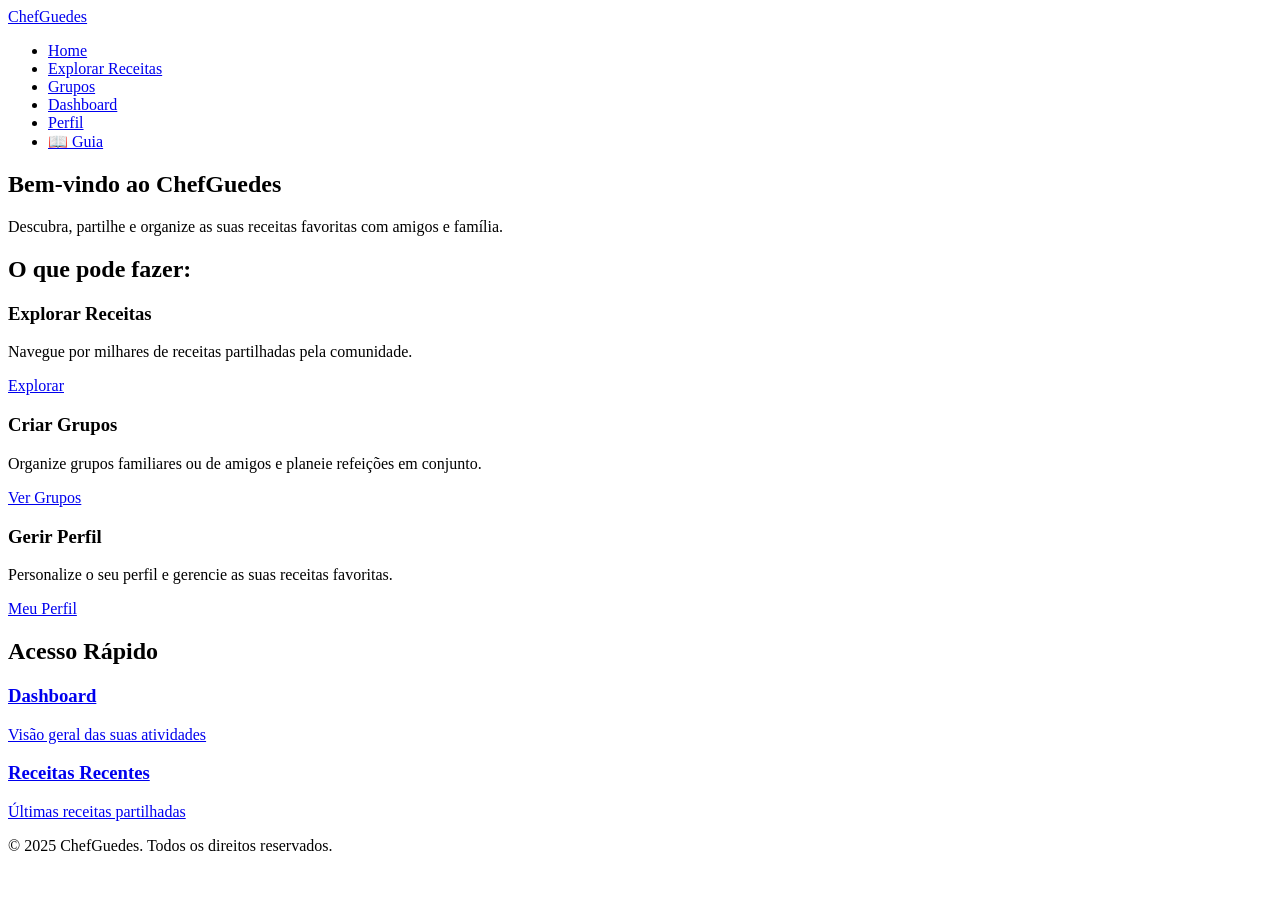
==== index.html @ ea69aa58 "..... ...." ====
<!DOCTYPE html>
<html lang="pt">
<head>
    <meta charset="UTF-8">
    <meta name="viewport" content="width=device-width, initial-scale=1.0">
    <title>ChefGuedes - Home</title>
    <link rel="stylesheet" href="css/styles.css">
</head>
<body>
    <nav class="navbar">
        <div class="nav-container">
            <div class="nav-brand">
                <a href="index.html">ChefGuedes</a>
            </div>
            <ul class="nav-menu">
                <li><a href="index.html" class="active">Home</a></li>
                <li><a href="pages/explorar-receitas.html">Explorar Receitas</a></li>
                <li><a href="pages/grupos.html">Grupos</a></li>
                <li><a href="pages/dashboard.html">Dashboard</a></li>
                <li><a href="pages/perfil.html">Perfil</a></li>
                <li><a href="guia.html">📖 Guia</a></li>
            </ul>
        </div>
    </nav>

    <main class="container">
        <section class="hero">
            <h1>Bem-vindo ao ChefGuedes</h1>
            <p>Descubra, partilhe e organize as suas receitas favoritas com amigos e família.</p>
        </section>

        <section class="features">
            <h2>O que pode fazer:</h2>
            <div class="features-grid">
                <div class="feature-card">
                    <h3>Explorar Receitas</h3>
                    <p>Navegue por milhares de receitas partilhadas pela comunidade.</p>
                    <a href="pages/explorar-receitas.html" class="btn">Explorar</a>
                </div>
                <div class="feature-card">
                    <h3>Criar Grupos</h3>
                    <p>Organize grupos familiares ou de amigos e planeie refeições em conjunto.</p>
                    <a href="pages/grupos.html" class="btn">Ver Grupos</a>
                </div>
                <div class="feature-card">
                    <h3>Gerir Perfil</h3>
                    <p>Personalize o seu perfil e gerencie as suas receitas favoritas.</p>
                    <a href="pages/perfil.html" class="btn">Meu Perfil</a>
                </div>
            </div>
        </section>

        <section class="quick-access">
            <h2>Acesso Rápido</h2>
            <div class="quick-links">
                <a href="pages/dashboard.html" class="quick-link-card">
                    <h3>Dashboard</h3>
                    <p>Visão geral das suas atividades</p>
                </a>
                <a href="pages/explorar-receitas.html" class="quick-link-card">
                    <h3>Receitas Recentes</h3>
                    <p>Últimas receitas partilhadas</p>
                </a>
            </div>
        </section>
    </main>

    <footer class="footer">
        <p>&copy; 2025 ChefGuedes. Todos os direitos reservados.</p>
    </footer>

    <script src="js/main.js"></script>
</body>
</html>
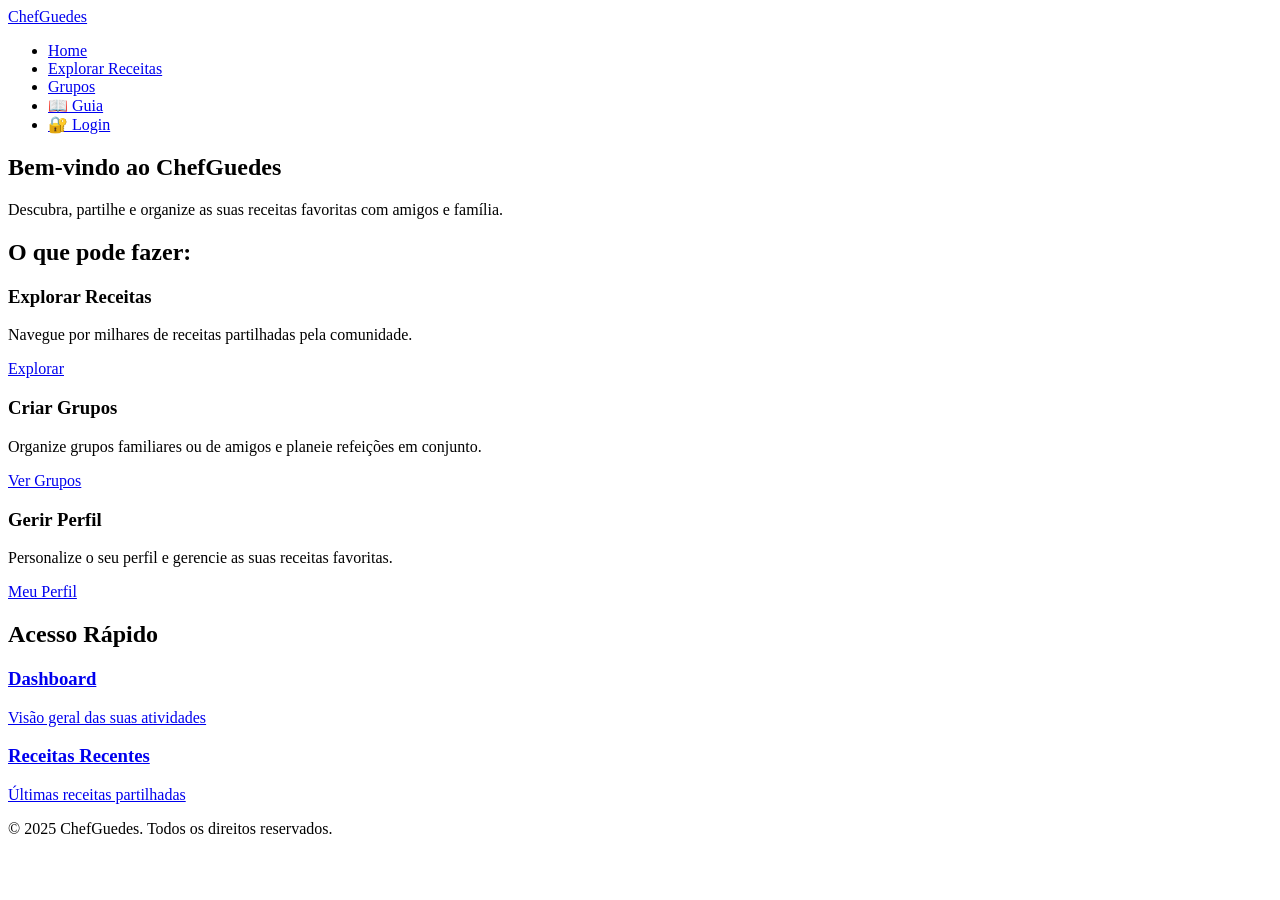
==== commit 6086f176: ".... ...." ====
--- a/index.html
+++ b/index.html
@@ -16,9 +16,8 @@
                 <li><a href="index.html" class="active">Home</a></li>
                 <li><a href="pages/explorar-receitas.html">Explorar Receitas</a></li>
                 <li><a href="pages/grupos.html">Grupos</a></li>
-                <li><a href="pages/dashboard.html">Dashboard</a></li>
-                <li><a href="pages/perfil.html">Perfil</a></li>
                 <li><a href="guia.html">📖 Guia</a></li>
+                <li id="authMenuItems"><a href="login.html">🔐 Login</a></li>
             </ul>
         </div>
     </nav>
@@ -70,5 +69,6 @@
     </footer>
 
     <script src="js/main.js"></script>
+    <script src="js/auth.js"></script>
 </body>
 </html>
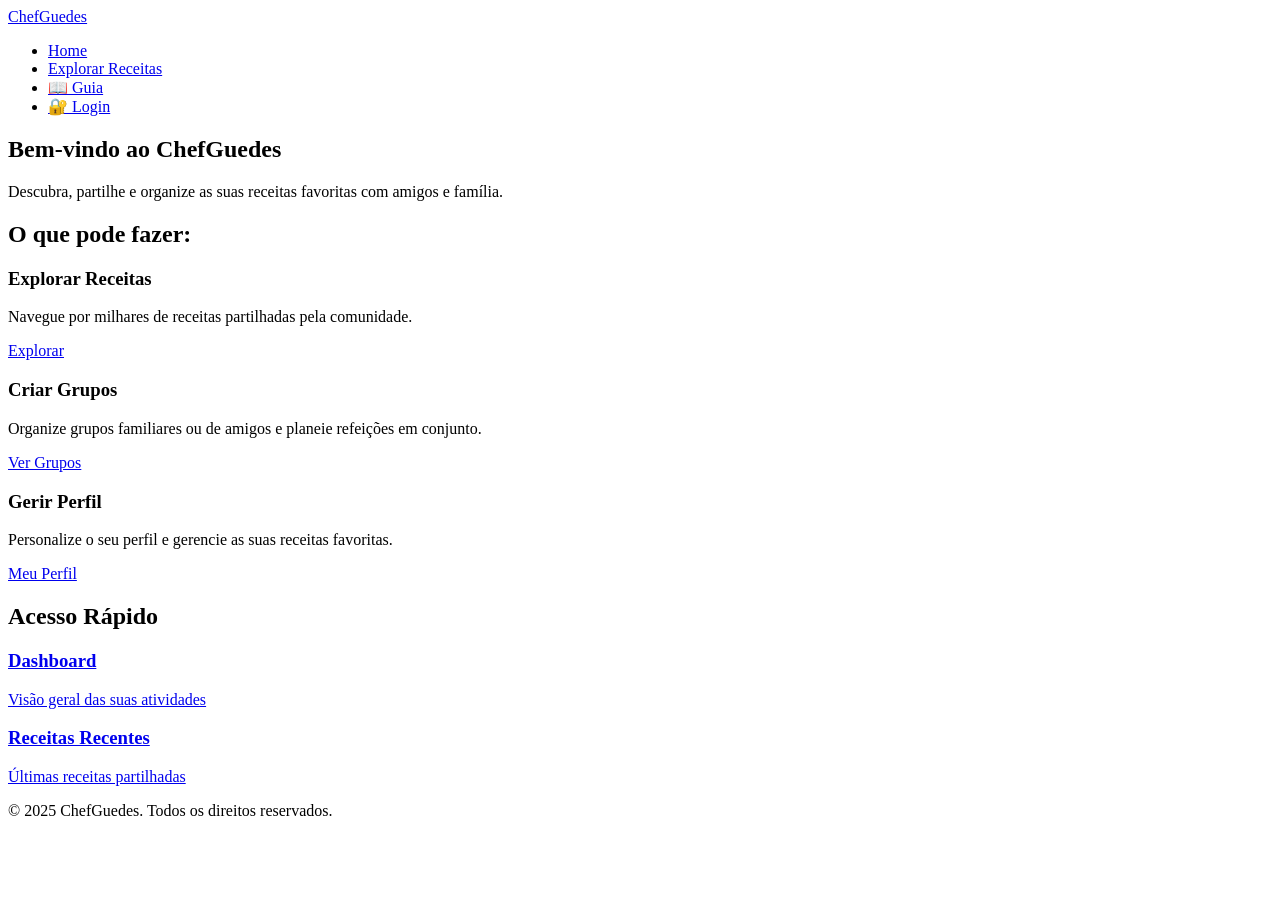
==== commit e86ba06e: "...... ......" ====
--- a/index.html
+++ b/index.html
@@ -15,7 +15,6 @@
             <ul class="nav-menu">
                 <li><a href="index.html" class="active">Home</a></li>
                 <li><a href="pages/explorar-receitas.html">Explorar Receitas</a></li>
-                <li><a href="pages/grupos.html">Grupos</a></li>
                 <li><a href="guia.html">📖 Guia</a></li>
                 <li id="authMenuItems"><a href="login.html">🔐 Login</a></li>
             </ul>
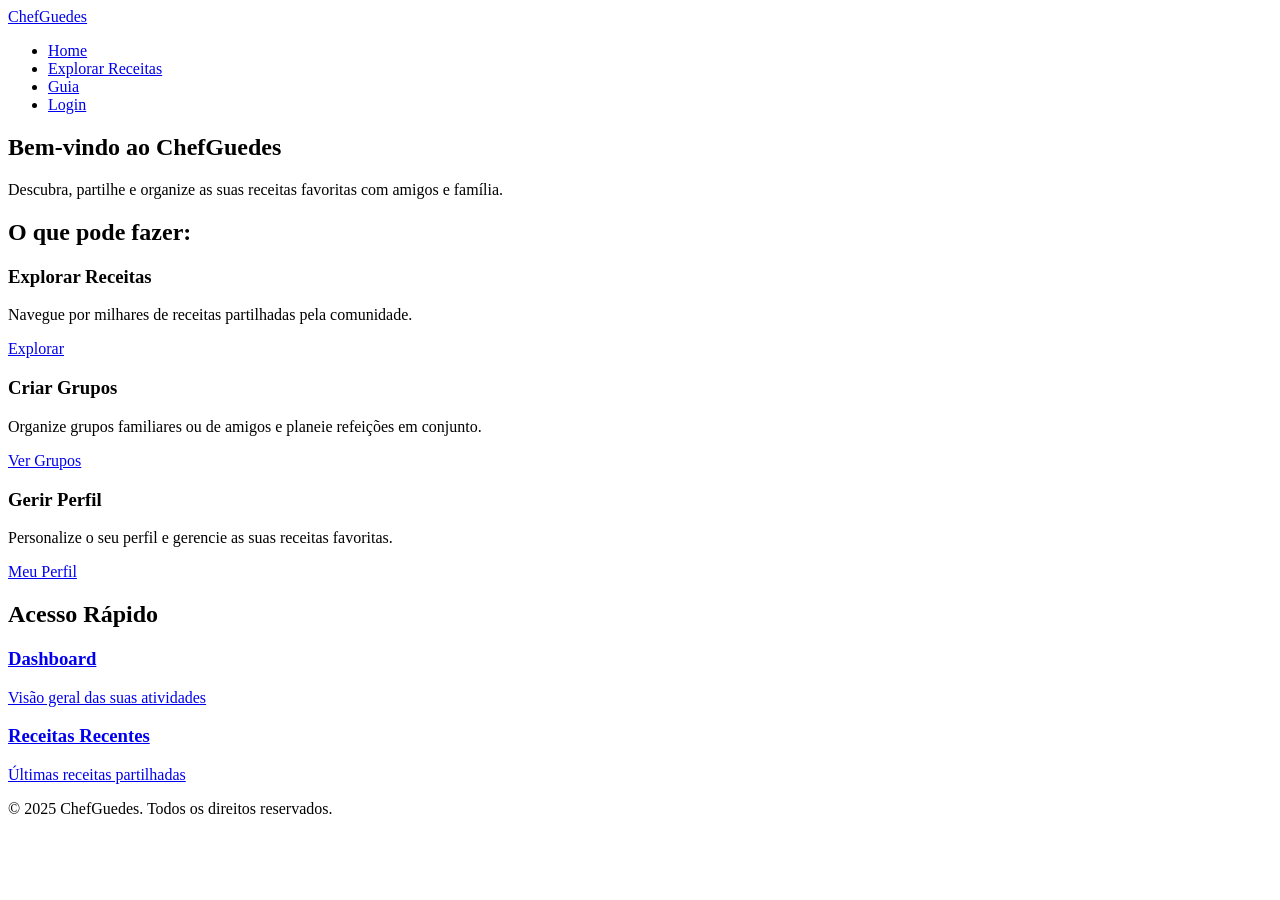
==== commit 7f2ee7e4: "...... ......" ====
--- a/index.html
+++ b/index.html
@@ -15,8 +15,8 @@
             <ul class="nav-menu">
                 <li><a href="index.html" class="active">Home</a></li>
                 <li><a href="pages/explorar-receitas.html">Explorar Receitas</a></li>
-                <li><a href="guia.html">📖 Guia</a></li>
-                <li id="authMenuItems"><a href="login.html">🔐 Login</a></li>
+                <li><a href="guia.html">Guia</a></li>
+                <li id="authMenuItems"><a href="login.html">Login</a></li>
             </ul>
         </div>
     </nav>
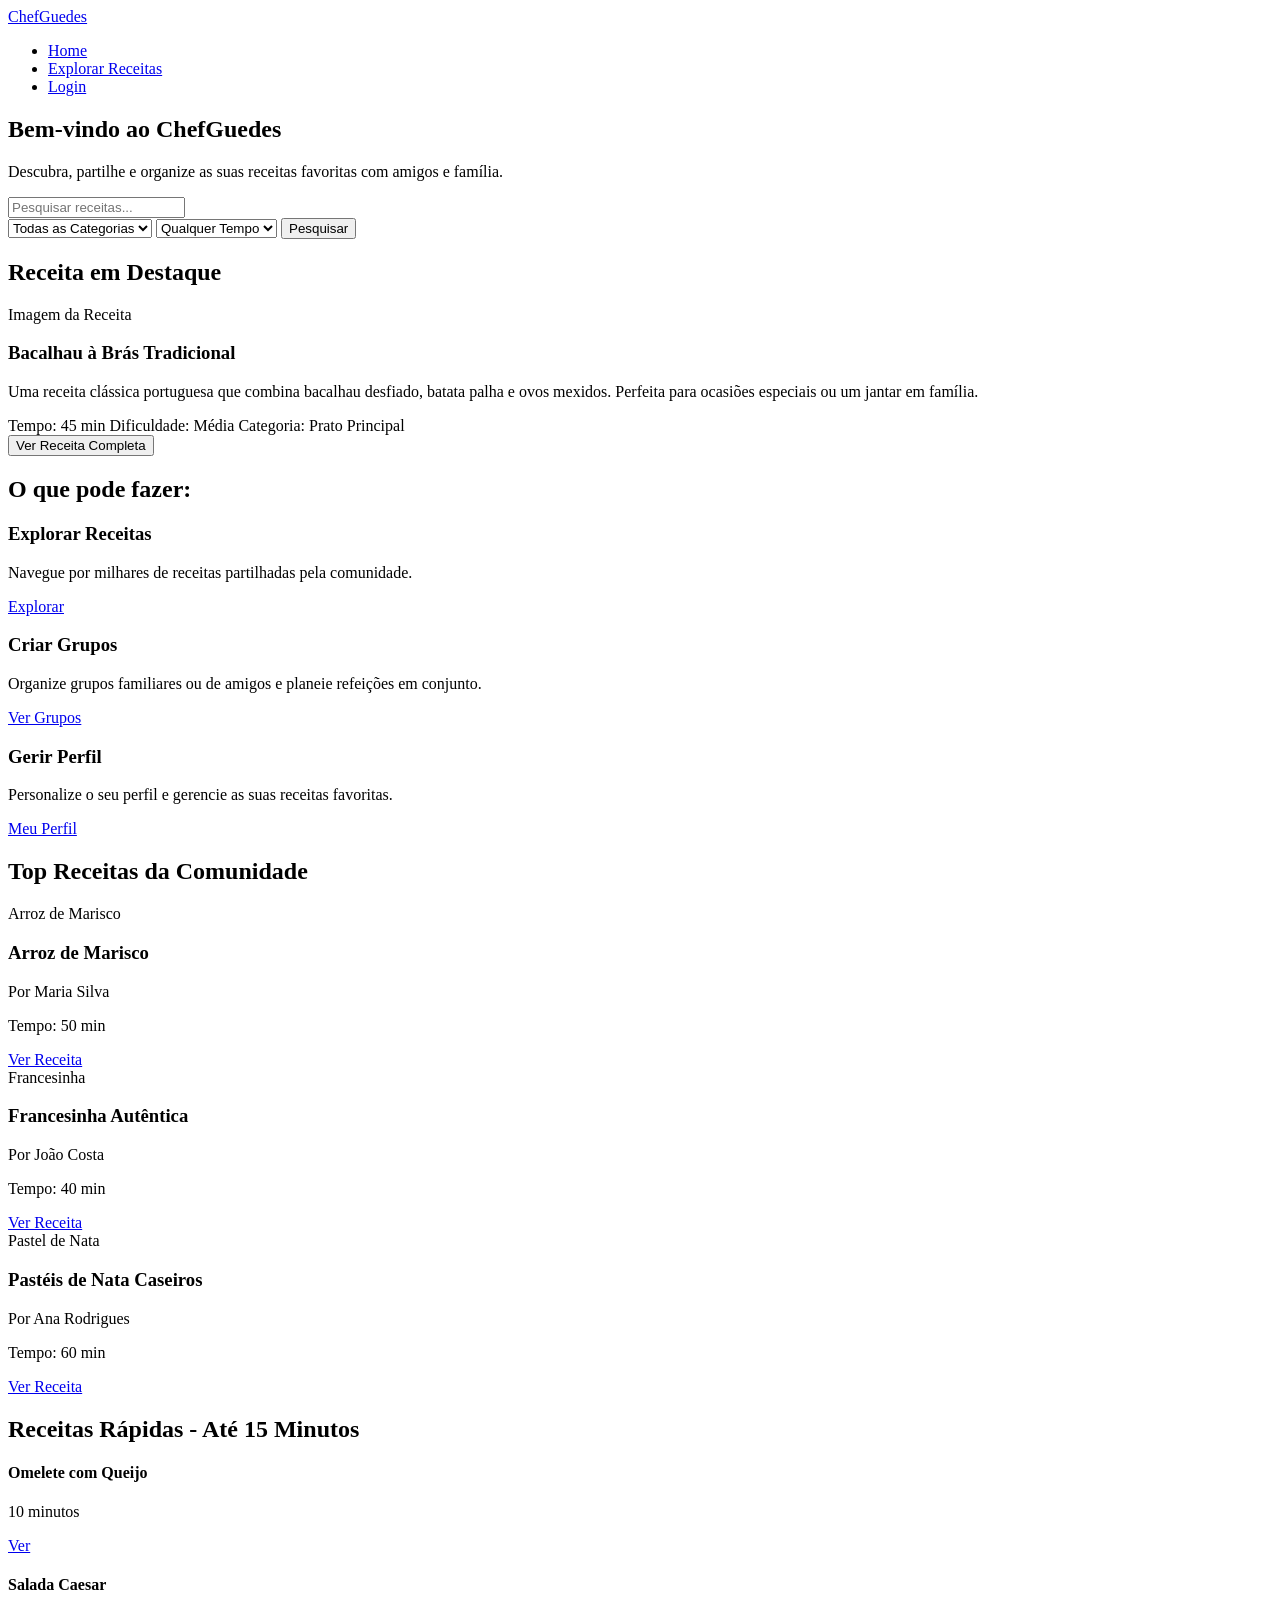
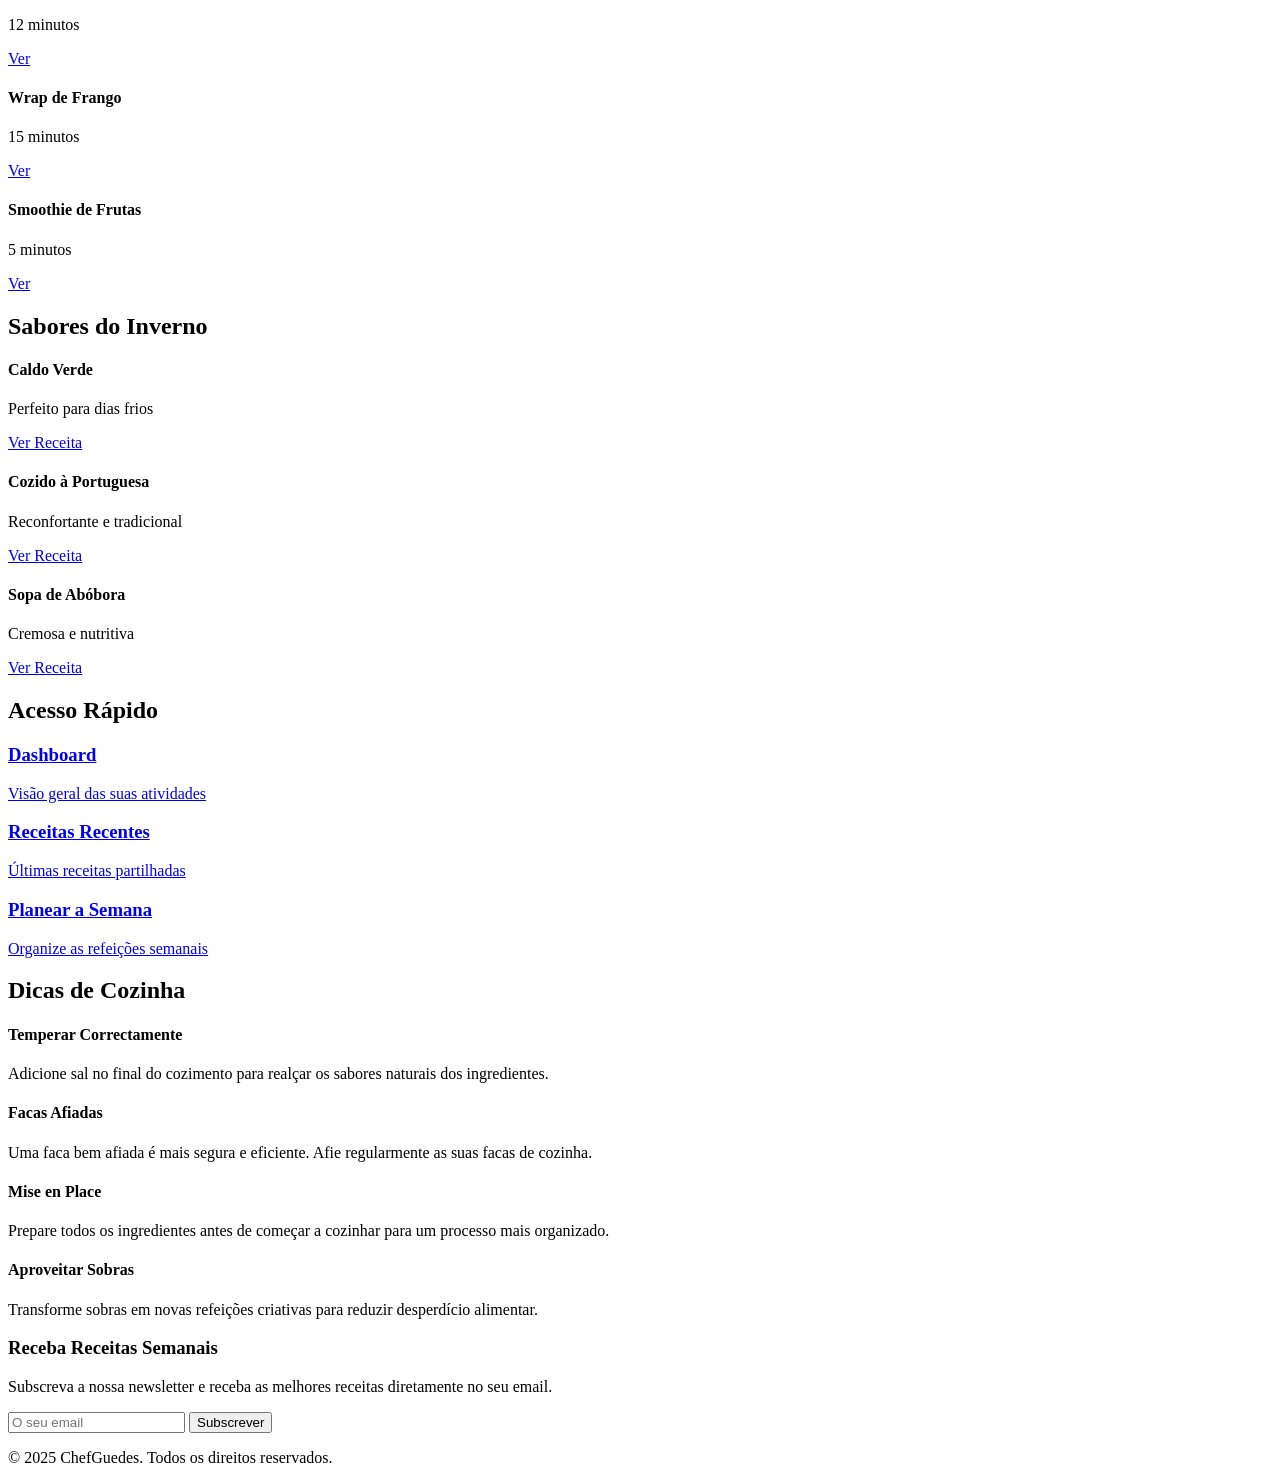
==== commit 347d4fe5: "...... ......" ====
--- a/index.html
+++ b/index.html
@@ -15,7 +15,6 @@
             <ul class="nav-menu">
                 <li><a href="index.html" class="active">Home</a></li>
                 <li><a href="pages/explorar-receitas.html">Explorar Receitas</a></li>
-                <li><a href="guia.html">Guia</a></li>
                 <li id="authMenuItems"><a href="login.html">Login</a></li>
             </ul>
         </div>
@@ -25,6 +24,47 @@
         <section class="hero">
             <h1>Bem-vindo ao ChefGuedes</h1>
             <p>Descubra, partilhe e organize as suas receitas favoritas com amigos e família.</p>
+            
+            <!-- Pesquisa Inteligente -->
+            <div class="search-bar-home">
+                <input type="text" id="searchHome" placeholder="Pesquisar receitas..." class="search-input-home">
+                <div class="search-filters">
+                    <select id="filterCategory" class="filter-select-home">
+                        <option value="">Todas as Categorias</option>
+                        <option value="Entrada">Entradas</option>
+                        <option value="Prato Principal">Pratos Principais</option>
+                        <option value="Sobremesa">Sobremesas</option>
+                        <option value="Bebida">Bebidas</option>
+                    </select>
+                    <select id="filterTime" class="filter-select-home">
+                        <option value="">Qualquer Tempo</option>
+                        <option value="15">Até 15 min</option>
+                        <option value="30">Até 30 min</option>
+                        <option value="60">Até 1 hora</option>
+                    </select>
+                    <button class="btn btn-primary" onclick="searchFromHome()">Pesquisar</button>
+                </div>
+            </div>
+        </section>
+
+        <!-- Receita em Destaque -->
+        <section class="featured-recipe">
+            <h2>Receita em Destaque</h2>
+            <div id="featuredRecipeCard" class="featured-card">
+                <div class="featured-image">
+                    <div class="featured-placeholder">Imagem da Receita</div>
+                </div>
+                <div class="featured-content">
+                    <h3 id="featuredTitle">Bacalhau à Brás Tradicional</h3>
+                    <p id="featuredDescription">Uma receita clássica portuguesa que combina bacalhau desfiado, batata palha e ovos mexidos. Perfeita para ocasiões especiais ou um jantar em família.</p>
+                    <div class="featured-meta">
+                        <span class="meta-item">Tempo: 45 min</span>
+                        <span class="meta-item">Dificuldade: Média</span>
+                        <span class="meta-item">Categoria: Prato Principal</span>
+                    </div>
+                    <button class="btn btn-primary" onclick="viewFeaturedRecipe()">Ver Receita Completa</button>
+                </div>
+            </div>
         </section>
 
         <section class="features">
@@ -44,6 +84,89 @@
                     <h3>Gerir Perfil</h3>
                     <p>Personalize o seu perfil e gerencie as suas receitas favoritas.</p>
                     <a href="pages/perfil.html" class="btn">Meu Perfil</a>
+                </div>
+            </div>
+        </section>
+
+        <!-- Top Receitas da Comunidade -->
+        <section class="top-recipes">
+            <h2>Top Receitas da Comunidade</h2>
+            <div class="recipes-grid-home">
+                <div class="recipe-card-home">
+                    <div class="recipe-image-placeholder">Arroz de Marisco</div>
+                    <div class="recipe-card-content">
+                        <h3>Arroz de Marisco</h3>
+                        <p class="recipe-author">Por Maria Silva</p>
+                        <p class="recipe-time">Tempo: 50 min</p>
+                        <a href="pages/explorar-receitas.html" class="btn btn-outline">Ver Receita</a>
+                    </div>
+                </div>
+                <div class="recipe-card-home">
+                    <div class="recipe-image-placeholder">Francesinha</div>
+                    <div class="recipe-card-content">
+                        <h3>Francesinha Autêntica</h3>
+                        <p class="recipe-author">Por João Costa</p>
+                        <p class="recipe-time">Tempo: 40 min</p>
+                        <a href="pages/explorar-receitas.html" class="btn btn-outline">Ver Receita</a>
+                    </div>
+                </div>
+                <div class="recipe-card-home">
+                    <div class="recipe-image-placeholder">Pastel de Nata</div>
+                    <div class="recipe-card-content">
+                        <h3>Pastéis de Nata Caseiros</h3>
+                        <p class="recipe-author">Por Ana Rodrigues</p>
+                        <p class="recipe-time">Tempo: 60 min</p>
+                        <a href="pages/explorar-receitas.html" class="btn btn-outline">Ver Receita</a>
+                    </div>
+                </div>
+            </div>
+        </section>
+
+        <!-- Receitas Rápidas -->
+        <section class="quick-recipes">
+            <h2>Receitas Rápidas - Até 15 Minutos</h2>
+            <div class="quick-recipes-grid">
+                <div class="quick-recipe-card">
+                    <h4>Omelete com Queijo</h4>
+                    <p>10 minutos</p>
+                    <a href="pages/explorar-receitas.html" class="btn btn-secondary btn-sm">Ver</a>
+                </div>
+                <div class="quick-recipe-card">
+                    <h4>Salada Caesar</h4>
+                    <p>12 minutos</p>
+                    <a href="pages/explorar-receitas.html" class="btn btn-secondary btn-sm">Ver</a>
+                </div>
+                <div class="quick-recipe-card">
+                    <h4>Wrap de Frango</h4>
+                    <p>15 minutos</p>
+                    <a href="pages/explorar-receitas.html" class="btn btn-secondary btn-sm">Ver</a>
+                </div>
+                <div class="quick-recipe-card">
+                    <h4>Smoothie de Frutas</h4>
+                    <p>5 minutos</p>
+                    <a href="pages/explorar-receitas.html" class="btn btn-secondary btn-sm">Ver</a>
+                </div>
+            </div>
+        </section>
+
+        <!-- Sabores da Estação -->
+        <section class="seasonal-recipes">
+            <h2 id="seasonalTitle">Sabores da Estação</h2>
+            <div class="seasonal-grid">
+                <div class="seasonal-card">
+                    <h4>Caldo Verde</h4>
+                    <p>Perfeito para dias frios</p>
+                    <a href="pages/explorar-receitas.html" class="btn btn-outline">Ver Receita</a>
+                </div>
+                <div class="seasonal-card">
+                    <h4>Cozido à Portuguesa</h4>
+                    <p>Reconfortante e tradicional</p>
+                    <a href="pages/explorar-receitas.html" class="btn btn-outline">Ver Receita</a>
+                </div>
+                <div class="seasonal-card">
+                    <h4>Sopa de Abóbora</h4>
+                    <p>Cremosa e nutritiva</p>
+                    <a href="pages/explorar-receitas.html" class="btn btn-outline">Ver Receita</a>
                 </div>
             </div>
         </section>
@@ -59,6 +182,45 @@
                     <h3>Receitas Recentes</h3>
                     <p>Últimas receitas partilhadas</p>
                 </a>
+                <a href="pages/grupos.html" class="quick-link-card">
+                    <h3>Planear a Semana</h3>
+                    <p>Organize as refeições semanais</p>
+                </a>
+            </div>
+        </section>
+
+        <!-- Dicas de Cozinha -->
+        <section class="cooking-tips">
+            <h2>Dicas de Cozinha</h2>
+            <div class="tips-grid">
+                <div class="tip-card">
+                    <h4>Temperar Correctamente</h4>
+                    <p>Adicione sal no final do cozimento para realçar os sabores naturais dos ingredientes.</p>
+                </div>
+                <div class="tip-card">
+                    <h4>Facas Afiadas</h4>
+                    <p>Uma faca bem afiada é mais segura e eficiente. Afie regularmente as suas facas de cozinha.</p>
+                </div>
+                <div class="tip-card">
+                    <h4>Mise en Place</h4>
+                    <p>Prepare todos os ingredientes antes de começar a cozinhar para um processo mais organizado.</p>
+                </div>
+                <div class="tip-card">
+                    <h4>Aproveitar Sobras</h4>
+                    <p>Transforme sobras em novas refeições criativas para reduzir desperdício alimentar.</p>
+                </div>
+            </div>
+        </section>
+
+        <!-- Newsletter -->
+        <section class="newsletter-section">
+            <div class="newsletter-container">
+                <h3>Receba Receitas Semanais</h3>
+                <p>Subscreva a nossa newsletter e receba as melhores receitas diretamente no seu email.</p>
+                <form class="newsletter-form" onsubmit="subscribeNewsletter(event)">
+                    <input type="email" placeholder="O seu email" required class="newsletter-input">
+                    <button type="submit" class="btn btn-primary">Subscrever</button>
+                </form>
             </div>
         </section>
     </main>
@@ -69,5 +231,71 @@
 
     <script src="js/main.js"></script>
     <script src="js/auth.js"></script>
+    <script src="js/clear-recipes.js"></script>
+    <script>
+        // Função de pesquisa da home
+        function searchFromHome() {
+            const query = document.getElementById('searchHome').value;
+            const category = document.getElementById('filterCategory').value;
+            const time = document.getElementById('filterTime').value;
+            
+            let url = 'pages/explorar-receitas.html?';
+            if (query) url += 'q=' + encodeURIComponent(query);
+            if (category) url += '&cat=' + encodeURIComponent(category);
+            if (time) url += '&time=' + time;
+            
+            window.location.href = url;
+        }
+
+        // Ver receita em destaque
+        function viewFeaturedRecipe() {
+            // TODAS AS RECEITAS FORAM REMOVIDAS
+            showError('Todas as receitas foram removidas do sistema.');
+        }
+
+        // Newsletter
+        function subscribeNewsletter(event) {
+            event.preventDefault();
+            const email = event.target.querySelector('input[type="email"]').value;
+            showSuccess('Obrigado! Subscrição registada para: ' + email);
+            event.target.reset();
+        }
+
+        // Definir título da estação baseado no mês
+        function updateSeasonalTitle() {
+            const month = new Date().getMonth() + 1; // 1-12
+            let season = '';
+            
+            if (month >= 3 && month <= 5) {
+                season = 'Sabores da Primavera';
+            } else if (month >= 6 && month <= 8) {
+                season = 'Sabores do Verão';
+            } else if (month >= 9 && month <= 11) {
+                season = 'Sabores do Outono';
+            } else {
+                season = 'Sabores do Inverno';
+            }
+            
+            const titleElement = document.getElementById('seasonalTitle');
+            if (titleElement) {
+                titleElement.textContent = season;
+            }
+        }
+
+        // Executar ao carregar a página
+        document.addEventListener('DOMContentLoaded', function() {
+            updateSeasonalTitle();
+            
+            // REMOVER TODAS AS RECEITAS DO LOCALSTORAGE
+            localStorage.removeItem('chefguedes-recipes');
+        });
+
+        // Permitir pesquisar ao pressionar Enter
+        document.getElementById('searchHome')?.addEventListener('keypress', function(e) {
+            if (e.key === 'Enter') {
+                searchFromHome();
+            }
+        });
+    </script>
 </body>
 </html>
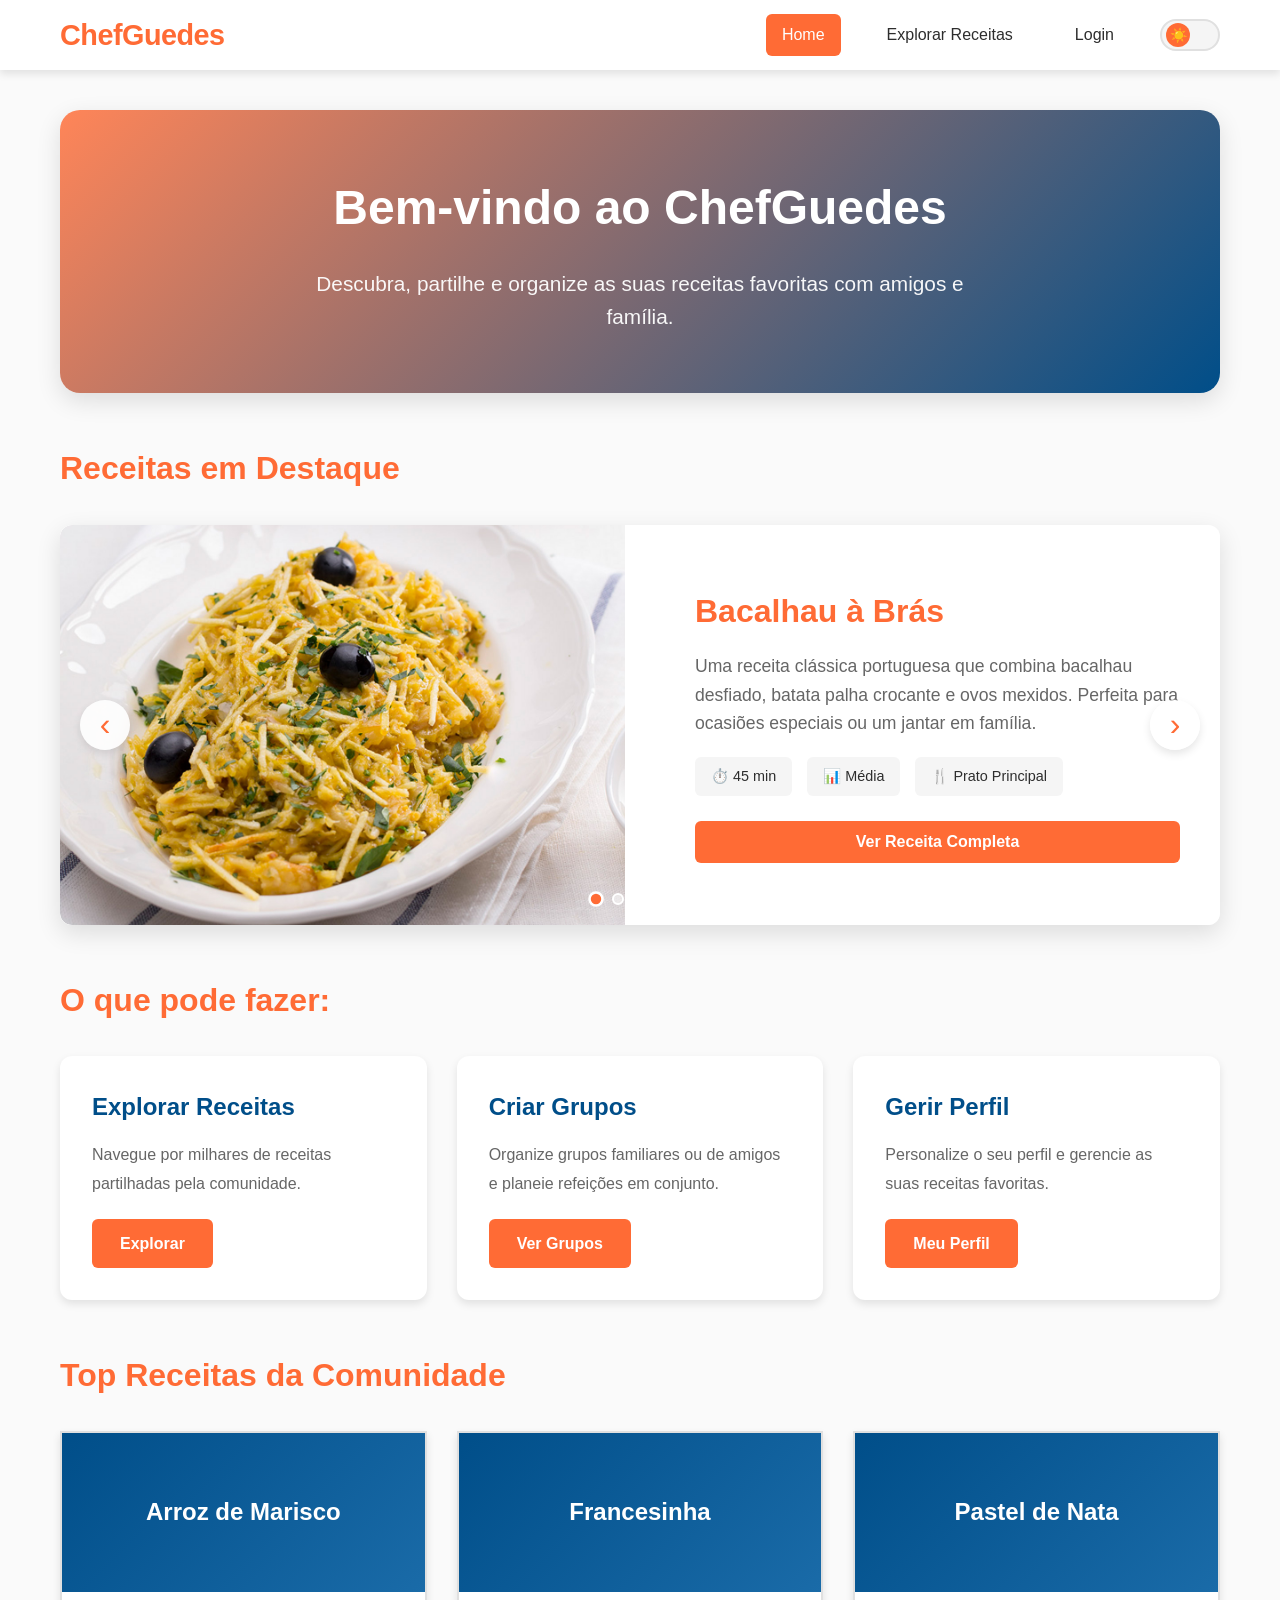
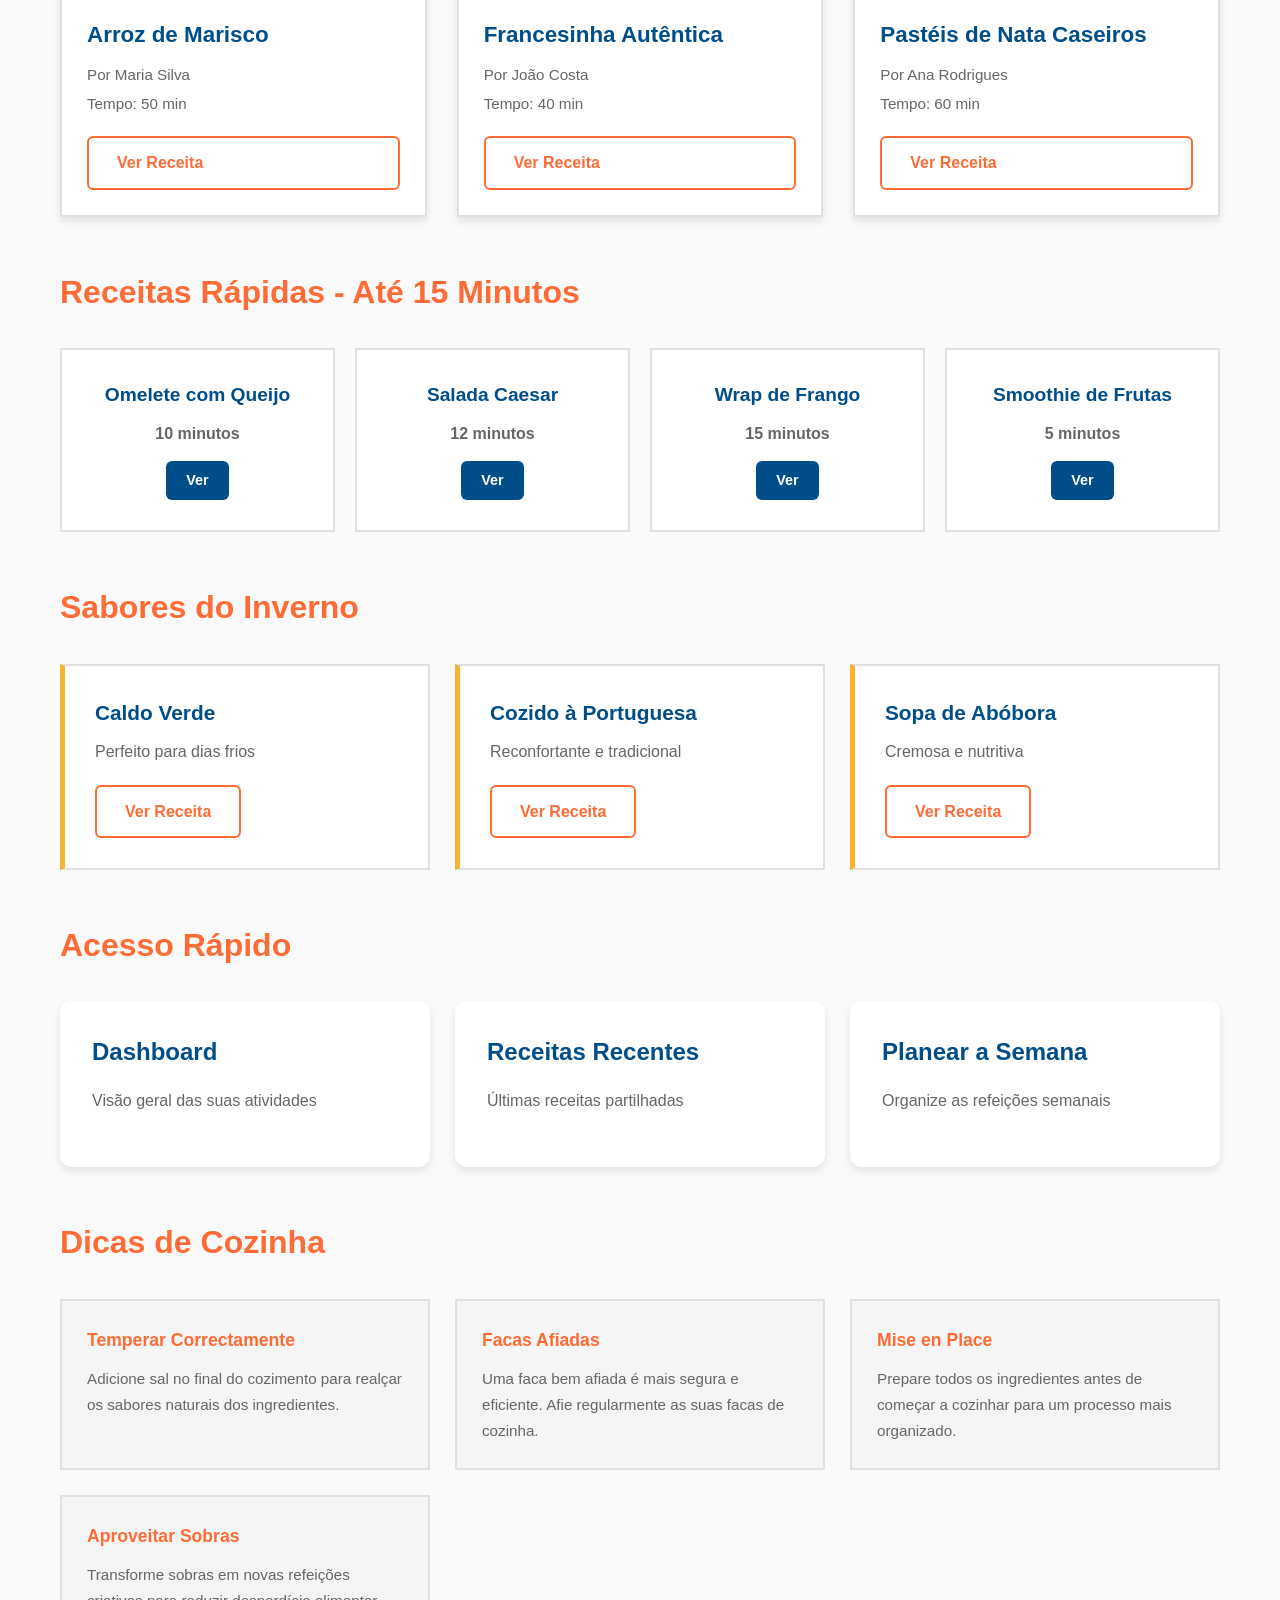
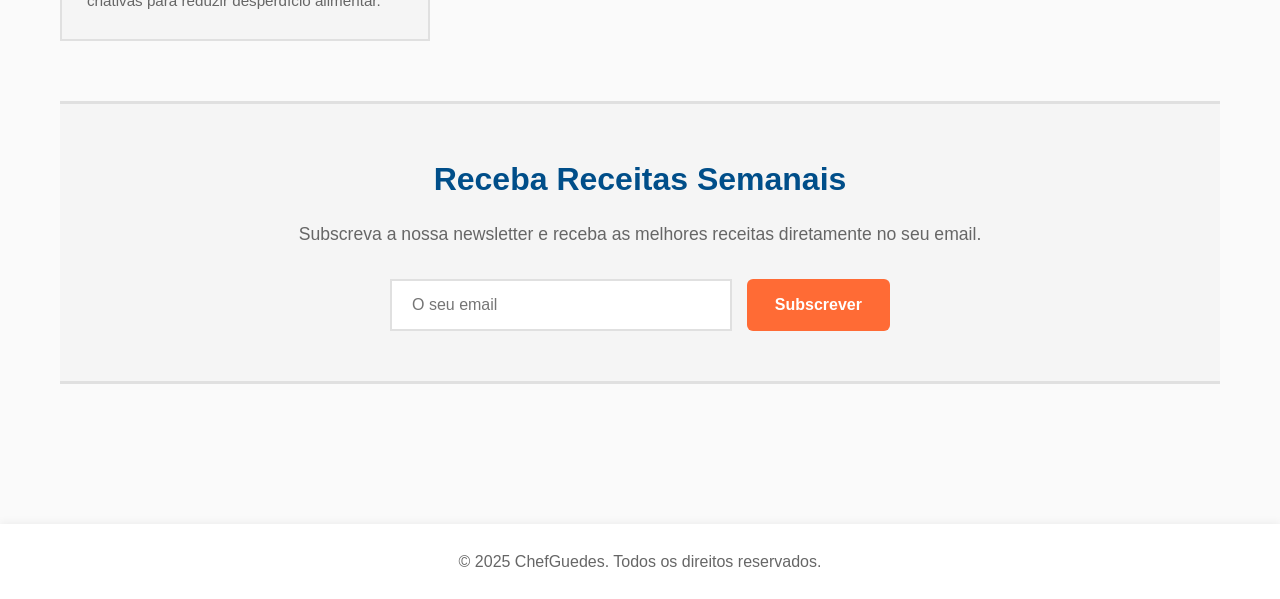
==== commit 488ac54b: "..... ....." ====
--- a/index.html
+++ b/index.html
@@ -24,46 +24,18 @@
         <section class="hero">
             <h1>Bem-vindo ao ChefGuedes</h1>
             <p>Descubra, partilhe e organize as suas receitas favoritas com amigos e família.</p>
-            
-            <!-- Pesquisa Inteligente -->
-            <div class="search-bar-home">
-                <input type="text" id="searchHome" placeholder="Pesquisar receitas..." class="search-input-home">
-                <div class="search-filters">
-                    <select id="filterCategory" class="filter-select-home">
-                        <option value="">Todas as Categorias</option>
-                        <option value="Entrada">Entradas</option>
-                        <option value="Prato Principal">Pratos Principais</option>
-                        <option value="Sobremesa">Sobremesas</option>
-                        <option value="Bebida">Bebidas</option>
-                    </select>
-                    <select id="filterTime" class="filter-select-home">
-                        <option value="">Qualquer Tempo</option>
-                        <option value="15">Até 15 min</option>
-                        <option value="30">Até 30 min</option>
-                        <option value="60">Até 1 hora</option>
-                    </select>
-                    <button class="btn btn-primary" onclick="searchFromHome()">Pesquisar</button>
-                </div>
-            </div>
-        </section>
-
-        <!-- Receita em Destaque -->
+        </section>
+
+        <!-- Receitas em Destaque - Hero Slider -->
         <section class="featured-recipe">
-            <h2>Receita em Destaque</h2>
-            <div id="featuredRecipeCard" class="featured-card">
-                <div class="featured-image">
-                    <div class="featured-placeholder">Imagem da Receita</div>
-                </div>
-                <div class="featured-content">
-                    <h3 id="featuredTitle">Bacalhau à Brás Tradicional</h3>
-                    <p id="featuredDescription">Uma receita clássica portuguesa que combina bacalhau desfiado, batata palha e ovos mexidos. Perfeita para ocasiões especiais ou um jantar em família.</p>
-                    <div class="featured-meta">
-                        <span class="meta-item">Tempo: 45 min</span>
-                        <span class="meta-item">Dificuldade: Média</span>
-                        <span class="meta-item">Categoria: Prato Principal</span>
-                    </div>
-                    <button class="btn btn-primary" onclick="viewFeaturedRecipe()">Ver Receita Completa</button>
-                </div>
+            <h2>Receitas em Destaque</h2>
+            <div class="hero-slider">
+                <div class="slider-container" id="sliderContainer">
+                    <!-- Slides serão inseridos dinamicamente via JavaScript -->
+                </div>
+                <button class="slider-btn slider-btn-prev" onclick="previousSlide()" aria-label="Anterior">‹</button>
+                <button class="slider-btn slider-btn-next" onclick="nextSlide()" aria-label="Próximo">›</button>
+                <div class="slider-dots" id="sliderDots"></div>
             </div>
         </section>
 
@@ -232,19 +204,93 @@
     <script src="js/main.js"></script>
     <script src="js/auth.js"></script>
     <script src="js/clear-recipes.js"></script>
+    <script src="js/receitas-portuguesas.js"></script>
     <script>
-        // Função de pesquisa da home
-        function searchFromHome() {
-            const query = document.getElementById('searchHome').value;
-            const category = document.getElementById('filterCategory').value;
-            const time = document.getElementById('filterTime').value;
-            
-            let url = 'pages/explorar-receitas.html?';
-            if (query) url += 'q=' + encodeURIComponent(query);
-            if (category) url += '&cat=' + encodeURIComponent(category);
-            if (time) url += '&time=' + time;
-            
-            window.location.href = url;
+        // ===== HERO SLIDER =====
+        let currentSlideIndex = 0;
+        let sliderInterval;
+        let receitasDestaque = [];
+
+        function initializeSlider() {
+            // Obter receitas em destaque
+            receitasDestaque = getReceitasDestaque(5);
+            
+            const sliderContainer = document.getElementById('sliderContainer');
+            const sliderDots = document.getElementById('sliderDots');
+            
+            // Criar slides
+            sliderContainer.innerHTML = receitasDestaque.map(receita => `
+                <div class="slider-slide">
+                    <div class="slider-image">
+                        <img src="${receita.imagem}" alt="${receita.titulo}" onerror="this.style.display='none'; this.parentElement.innerHTML='<div class=\\'slider-image-placeholder\\'>🍽️</div>'">
+                    </div>
+                    <div class="slider-content">
+                        <h3>${receita.titulo}</h3>
+                        <p>${receita.descricao}</p>
+                        <div class="slider-meta">
+                            <span class="slider-meta-item">⏱️ ${receita.tempo}</span>
+                            <span class="slider-meta-item">📊 ${receita.dificuldade}</span>
+                            <span class="slider-meta-item">🍴 ${receita.categoria}</span>
+                        </div>
+                        <button class="btn btn-primary" onclick="viewReceitaCompleta('${receita.id}')">Ver Receita Completa</button>
+                    </div>
+                </div>
+            `).join('');
+            
+            // Criar dots
+            sliderDots.innerHTML = receitasDestaque.map((_, index) => `
+                <div class="slider-dot ${index === 0 ? 'active' : ''}" onclick="goToSlide(${index})"></div>
+            `).join('');
+            
+            // Iniciar autoplay
+            startSliderAutoplay();
+        }
+
+        function goToSlide(index) {
+            currentSlideIndex = index;
+            updateSlider();
+        }
+
+        function nextSlide() {
+            currentSlideIndex = (currentSlideIndex + 1) % receitasDestaque.length;
+            updateSlider();
+            resetSliderAutoplay();
+        }
+
+        function previousSlide() {
+            currentSlideIndex = (currentSlideIndex - 1 + receitasDestaque.length) % receitasDestaque.length;
+            updateSlider();
+            resetSliderAutoplay();
+        }
+
+        function updateSlider() {
+            const sliderContainer = document.getElementById('sliderContainer');
+            const dots = document.querySelectorAll('.slider-dot');
+            
+            sliderContainer.style.transform = `translateX(-${currentSlideIndex * 100}%)`;
+            
+            dots.forEach((dot, index) => {
+                if (index === currentSlideIndex) {
+                    dot.classList.add('active');
+                } else {
+                    dot.classList.remove('active');
+                }
+            });
+        }
+
+        function startSliderAutoplay() {
+            sliderInterval = setInterval(() => {
+                nextSlide();
+            }, 5000); // Muda a cada 5 segundos
+        }
+
+        function resetSliderAutoplay() {
+            clearInterval(sliderInterval);
+            startSliderAutoplay();
+        }
+
+        function viewReceitaCompleta(receitaId) {
+            window.location.href = `pages/receita-detalhes.html?id=${receitaId}`;
         }
 
         // Ver receita em destaque
@@ -285,16 +331,10 @@
         // Executar ao carregar a página
         document.addEventListener('DOMContentLoaded', function() {
             updateSeasonalTitle();
+            initializeSlider(); // Inicializar slider de receitas
             
             // REMOVER TODAS AS RECEITAS DO LOCALSTORAGE
             localStorage.removeItem('chefguedes-recipes');
-        });
-
-        // Permitir pesquisar ao pressionar Enter
-        document.getElementById('searchHome')?.addEventListener('keypress', function(e) {
-            if (e.key === 'Enter') {
-                searchFromHome();
-            }
         });
     </script>
 </body>
--- a/css/styles.css
+++ b/css/styles.css
@@ -0,0 +1,1912 @@
+/* ============================================
+   ChefGuedes - Sistema de Design
+   Paleta de cores culinária com tema claro/escuro
+   ============================================ */
+
+:root {
+    /* ===== MODO CLARO - Cores Primárias ===== */
+    --primary-color: #ff6b35;        /* Laranja quente - cor principal */
+    --primary-dark: #e85a28;         /* Laranja mais escuro */
+    --primary-light: #ff8558;        /* Laranja mais claro */
+    
+    --secondary-color: #004e89;      /* Azul profundo */
+    --secondary-dark: #003a65;       /* Azul mais escuro */
+    --secondary-light: #1a6ba8;      /* Azul mais claro */
+    
+    --accent-color: #f7b32b;         /* Amarelo dourado */
+    --accent-dark: #d99b1f;          /* Dourado mais escuro */
+    --accent-light: #ffc550;         /* Dourado mais claro */
+    
+    --success-color: #2a9d8f;        /* Verde água */
+    --danger-color: #e63946;         /* Vermelho */
+    --warning-color: #f77f00;        /* Laranja médio */
+    --info-color: #06aed5;           /* Ciano */
+    
+    /* ===== Fundos e Superfícies ===== */
+    --bg-primary: #fafafa;           /* Fundo principal claro */
+    --bg-secondary: #f5f5f5;         /* Fundo secundário */
+    --bg-tertiary: #e8e8e8;          /* Fundo terciário */
+    --bg-card: #ffffff;              /* Cards brancos */
+    
+    /* ===== Textos ===== */
+    --text-primary: #2d2d2d;         /* Texto principal escuro */
+    --text-secondary: #666666;       /* Texto secundário */
+    --text-light: #999999;           /* Texto claro */
+    --text-inverse: #ffffff;         /* Texto sobre fundos escuros */
+    
+    /* ===== Bordas e Sombras ===== */
+    --border-color: #e0e0e0;
+    --border-radius: 12px;
+    --border-radius-sm: 6px;
+    --border-radius-lg: 20px;
+    
+    --shadow-sm: 0 2px 4px rgba(0, 0, 0, 0.08);
+    --shadow: 0 4px 8px rgba(0, 0, 0, 0.1);
+    --shadow-lg: 0 8px 24px rgba(0, 0, 0, 0.12);
+    --shadow-xl: 0 16px 48px rgba(0, 0, 0, 0.15);
+    
+    /* ===== Transições ===== */
+    --transition: all 0.3s ease;
+    --transition-fast: all 0.15s ease;
+}
+
+/* ===== MODO ESCURO ===== */
+[data-theme="dark"] {
+    /* Cores primárias ajustadas para modo escuro */
+    --primary-color: #ff7f50;        /* Coral mais suave */
+    --primary-dark: #ff6b35;
+    --primary-light: #ffa07a;
+    
+    --secondary-color: #0077b6;      /* Azul mais brilhante */
+    --secondary-dark: #005a8d;
+    --secondary-light: #0096c7;
+    
+    --accent-color: #fdc500;         /* Amarelo mais vibrante */
+    --accent-dark: #e5b100;
+    --accent-light: #ffdb58;
+    
+    --success-color: #2ec4b6;        /* Verde água mais brilhante */
+    --danger-color: #ff6b6b;         /* Vermelho mais suave */
+    --warning-color: #ff9f1c;        /* Laranja mais suave */
+    --info-color: #48cae4;
+    
+    /* Fundos escuros */
+    --bg-primary: #1a1d23;           /* Fundo principal escuro */
+    --bg-secondary: #23272f;         /* Fundo secundário */
+    --bg-tertiary: #2d333b;          /* Fundo terciário */
+    --bg-card: #2a2f38;              /* Cards escuros */
+    
+    /* Textos para modo escuro */
+    --text-primary: #e9ecef;         /* Texto principal claro */
+    --text-secondary: #adb5bd;       /* Texto secundário */
+    --text-light: #6c757d;           /* Texto mais claro */
+    --text-inverse: #1a1d23;         /* Texto sobre fundos claros */
+    
+    /* Bordas e sombras para modo escuro */
+    --border-color: #3a404a;
+    --shadow-sm: 0 2px 4px rgba(0, 0, 0, 0.3);
+    --shadow: 0 4px 8px rgba(0, 0, 0, 0.4);
+    --shadow-lg: 0 8px 24px rgba(0, 0, 0, 0.5);
+    --shadow-xl: 0 16px 48px rgba(0, 0, 0, 0.6);
+}
+
+/* ============================================
+   Reset e Estilos Base
+   ============================================ */
+
+* {
+    margin: 0;
+    padding: 0;
+    box-sizing: border-box;
+}
+
+html {
+    scroll-behavior: smooth;
+}
+
+body {
+    font-family: -apple-system, BlinkMacSystemFont, 'Segoe UI', Roboto, Oxygen, Ubuntu, Cantarell, sans-serif;
+    background-color: var(--bg-primary);
+    color: var(--text-primary);
+    line-height: 1.6;
+    transition: background-color 0.3s ease, color 0.3s ease;
+}
+
+/* ============================================
+   Navbar - Navegação Principal
+   ============================================ */
+
+.navbar {
+    background-color: var(--bg-card);
+    box-shadow: var(--shadow);
+    position: sticky;
+    top: 0;
+    z-index: 1000;
+    transition: var(--transition);
+}
+
+.nav-container {
+    max-width: 1200px;
+    margin: 0 auto;
+    padding: 0 20px;
+    display: flex;
+    justify-content: space-between;
+    align-items: center;
+    height: 70px;
+}
+
+.nav-brand a {
+    font-size: 1.8rem;
+    font-weight: 700;
+    color: var(--primary-color);
+    text-decoration: none;
+    transition: var(--transition-fast);
+    letter-spacing: -0.5px;
+}
+
+.nav-brand a:hover {
+    color: var(--primary-dark);
+}
+
+.nav-menu {
+    display: flex;
+    list-style: none;
+    gap: 30px;
+    align-items: center;
+}
+
+.nav-menu li a {
+    color: var(--text-primary);
+    text-decoration: none;
+    font-weight: 500;
+    padding: 8px 16px;
+    border-radius: var(--border-radius-sm);
+    transition: var(--transition-fast);
+    display: block;
+}
+
+.nav-menu li a:hover,
+.nav-menu li a.active {
+    background-color: var(--primary-color);
+    color: var(--text-inverse);
+}
+
+.theme-toggle {
+    background: var(--bg-secondary);
+    border: 2px solid var(--border-color);
+    border-radius: 50px;
+    width: 60px;
+    height: 32px;
+    cursor: pointer;
+    position: relative;
+    transition: var(--transition);
+    display: flex;
+    align-items: center;
+    padding: 0 4px;
+}
+
+.theme-toggle:hover {
+    border-color: var(--primary-color);
+}
+
+.theme-toggle-slider {
+    background: var(--primary-color);
+    width: 24px;
+    height: 24px;
+    border-radius: 50%;
+    position: absolute;
+    left: 4px;
+    transition: var(--transition);
+    display: flex;
+    align-items: center;
+    justify-content: center;
+    font-size: 14px;
+}
+
+[data-theme="dark"] .theme-toggle-slider {
+    left: 32px;
+}
+
+/* ============================================
+   User Profile Dropdown
+   ============================================ */
+
+.user-menu {
+    position: relative;
+    display: inline-block;
+}
+
+.user-menu-toggle {
+    cursor: pointer;
+    display: inline-flex;
+    align-items: center;
+    gap: 8px;
+    padding: 10px 18px;
+    background: transparent;
+    border: 1px solid var(--border-color);
+    border-radius: 0;
+    color: var(--text-primary);
+    font-weight: 500;
+    font-size: 1rem;
+    transition: var(--transition-fast);
+    font-family: inherit;
+}
+
+.user-menu-toggle:hover {
+    color: var(--primary-color);
+    border-color: var(--primary-color);
+    background: var(--bg-secondary);
+}
+
+.user-menu-toggle::after {
+    content: '▼';
+    font-size: 0.7rem;
+    margin-left: 4px;
+    transition: var(--transition-fast);
+}
+
+.user-menu-toggle[aria-expanded="true"]::after {
+    transform: rotate(180deg);
+}
+
+.user-dropdown {
+    display: none;
+    position: absolute;
+    top: calc(100% + 8px);
+    right: 0;
+    background: var(--bg-card);
+    border: 1px solid var(--border-color);
+    border-radius: 0;
+    min-width: 200px;
+    box-shadow: var(--shadow-lg);
+    z-index: 9999;
+    opacity: 0;
+    transform: translateY(-10px);
+    transition: opacity 0.2s ease, transform 0.2s ease;
+}
+
+.user-dropdown.show {
+    display: block;
+    opacity: 1;
+    transform: translateY(0);
+}
+
+.user-dropdown a {
+    display: block;
+    padding: 14px 20px;
+    color: var(--text-primary);
+    text-decoration: none;
+    font-size: 0.95rem;
+    transition: var(--transition-fast);
+    border-bottom: 1px solid var(--border-color);
+}
+
+.user-dropdown a:last-child {
+    border-bottom: none;
+}
+
+.user-dropdown a:hover {
+    background: var(--bg-secondary);
+    color: var(--primary-color);
+    padding-left: 24px;
+}
+
+/* ============================================
+   Container e Layout
+   ============================================ */
+
+.container {
+    max-width: 1200px;
+    margin: 0 auto;
+    padding: 40px 20px;
+    min-height: calc(100vh - 170px);
+}
+
+.page-header {
+    text-align: center;
+    margin-bottom: 50px;
+}
+
+.page-header h1 {
+    font-size: 2.5rem;
+    color: var(--primary-color);
+    margin-bottom: 15px;
+}
+
+.page-header p {
+    font-size: 1.2rem;
+    color: var(--text-secondary);
+}
+
+/* ============================================
+   Hero Section
+   ============================================ */
+
+.hero {
+    text-align: center;
+    padding: 60px 20px;
+    background: linear-gradient(135deg, var(--primary-light) 0%, var(--secondary-color) 100%);
+    border-radius: var(--border-radius-lg);
+    color: var(--text-inverse);
+    margin-bottom: 50px;
+    box-shadow: var(--shadow-lg);
+}
+
+.hero h1 {
+    font-size: 3rem;
+    margin-bottom: 20px;
+    font-weight: 700;
+}
+
+.hero p {
+    font-size: 1.3rem;
+    opacity: 0.95;
+    max-width: 700px;
+    margin: 0 auto;
+}
+
+/* ============================================
+   Cards e Grid
+   ============================================ */
+
+.features,
+.quick-access {
+    margin-bottom: 50px;
+}
+
+.features h2,
+.quick-access h2 {
+    font-size: 2rem;
+    color: var(--primary-color);
+    margin-bottom: 30px;
+}
+
+.features-grid {
+    display: grid;
+    grid-template-columns: repeat(auto-fit, minmax(280px, 1fr));
+    gap: 30px;
+}
+
+.feature-card,
+.quick-link-card,
+.dashboard-card {
+    background-color: var(--bg-card);
+    border-radius: var(--border-radius);
+    padding: 30px;
+    box-shadow: var(--shadow);
+    transition: var(--transition);
+    border: 2px solid transparent;
+}
+
+.feature-card:hover,
+.quick-link-card:hover,
+.dashboard-card:hover {
+    transform: translateY(-5px);
+    box-shadow: var(--shadow-lg);
+    border-color: var(--primary-color);
+}
+
+.feature-card h3,
+.quick-link-card h3,
+.dashboard-card h3 {
+    color: var(--secondary-color);
+    margin-bottom: 15px;
+    font-size: 1.5rem;
+}
+
+.feature-card p,
+.quick-link-card p {
+    color: var(--text-secondary);
+    margin-bottom: 20px;
+    line-height: 1.8;
+}
+
+.quick-links {
+    display: grid;
+    grid-template-columns: repeat(auto-fit, minmax(300px, 1fr));
+    gap: 25px;
+}
+
+.quick-link-card {
+    text-decoration: none;
+    color: inherit;
+    display: block;
+}
+
+.dashboard-card {
+    margin-bottom: 30px;
+}
+
+/* ============================================
+   Botões
+   ============================================ */
+
+.btn {
+    display: inline-block;
+    padding: 12px 28px;
+    background-color: var(--primary-color);
+    color: var(--text-inverse);
+    text-decoration: none;
+    border-radius: var(--border-radius-sm);
+    font-weight: 600;
+    transition: var(--transition-fast);
+    border: none;
+    cursor: pointer;
+    font-size: 1rem;
+}
+
+.btn:hover {
+    background-color: var(--primary-dark);
+    transform: translateY(-2px);
+    box-shadow: var(--shadow);
+}
+
+.btn:active {
+    transform: translateY(0);
+}
+
+.btn-primary {
+    background-color: var(--primary-color);
+}
+
+.btn-primary:hover {
+    background-color: var(--primary-dark);
+}
+
+.btn-secondary {
+    background-color: var(--secondary-color);
+}
+
+.btn-secondary:hover {
+    background-color: var(--secondary-dark);
+}
+
+.btn-success {
+    background-color: var(--success-color);
+}
+
+.btn-success:hover {
+    background-color: #238c7f;
+}
+
+.btn-danger {
+    background-color: var(--danger-color);
+}
+
+.btn-danger:hover {
+    background-color: #d32f3e;
+}
+
+.btn-outline {
+    background-color: transparent;
+    border: 2px solid var(--primary-color);
+    color: var(--primary-color);
+}
+
+.btn-outline:hover {
+    background-color: var(--primary-color);
+    color: var(--text-inverse);
+}
+
+/* ============================================
+   Formulários
+   ============================================ */
+
+.form-group {
+    margin-bottom: 20px;
+}
+
+.form-group label {
+    display: block;
+    margin-bottom: 8px;
+    font-weight: 600;
+    color: var(--text-primary);
+}
+
+.form-group input,
+.form-group select,
+.form-group textarea {
+    width: 100%;
+    padding: 12px 16px;
+    border: 2px solid var(--border-color);
+    border-radius: var(--border-radius-sm);
+    background-color: var(--bg-card);
+    color: var(--text-primary);
+    font-size: 1rem;
+    transition: var(--transition-fast);
+    font-family: inherit;
+}
+
+.form-group input:focus,
+.form-group select:focus,
+.form-group textarea:focus {
+    outline: none;
+    border-color: var(--primary-color);
+    box-shadow: 0 0 0 3px rgba(255, 107, 53, 0.1);
+}
+
+.form-group textarea {
+    resize: vertical;
+    min-height: 120px;
+}
+
+.checkbox-group label {
+    display: flex;
+    align-items: center;
+    gap: 10px;
+    cursor: pointer;
+    font-weight: 400;
+}
+
+.checkbox-group input[type="checkbox"] {
+    width: auto;
+    cursor: pointer;
+}
+
+.form-actions {
+    display: flex;
+    gap: 15px;
+    justify-content: flex-end;
+    margin-top: 25px;
+}
+
+/* ============================================
+   Tabelas e Listagens
+   ============================================ */
+
+.stats-grid {
+    display: grid;
+    grid-template-columns: repeat(auto-fit, minmax(200px, 1fr));
+    gap: 20px;
+    margin-bottom: 40px;
+}
+
+.stat-card {
+    background: linear-gradient(135deg, var(--primary-color), var(--primary-dark));
+    color: var(--text-inverse);
+    padding: 25px;
+    border-radius: var(--border-radius);
+    text-align: center;
+    box-shadow: var(--shadow);
+}
+
+.stat-card.secondary {
+    background: linear-gradient(135deg, var(--secondary-color), var(--secondary-dark));
+}
+
+.stat-card.success {
+    background: linear-gradient(135deg, var(--success-color), #238c7f);
+}
+
+.stat-card.accent {
+    background: linear-gradient(135deg, var(--accent-color), var(--accent-dark));
+}
+
+.stat-number {
+    font-size: 2.5rem;
+    font-weight: 700;
+    margin-bottom: 5px;
+}
+
+.stat-label {
+    font-size: 0.95rem;
+    opacity: 0.95;
+}
+
+/* ============================================
+   Receitas Grid
+   ============================================ */
+
+.recipes-grid {
+    display: grid;
+    grid-template-columns: repeat(auto-fill, minmax(300px, 1fr));
+    gap: 30px;
+}
+
+.recipe-card {
+    background-color: var(--bg-card);
+    border-radius: var(--border-radius);
+    overflow: hidden;
+    box-shadow: var(--shadow);
+    transition: var(--transition);
+    border: 2px solid transparent;
+    cursor: pointer;
+}
+
+.recipe-card:hover {
+    transform: translateY(-5px);
+    box-shadow: var(--shadow-lg);
+    border-color: var(--accent-color);
+}
+
+.recipe-image {
+    width: 100%;
+    height: 220px;
+    object-fit: cover;
+    background: linear-gradient(135deg, var(--primary-light), var(--accent-color));
+    display: flex;
+    align-items: center;
+    justify-content: center;
+    color: var(--text-inverse);
+    font-size: 4rem;
+}
+
+.recipe-image img {
+    width: 100%;
+    height: 100%;
+    object-fit: cover;
+}
+
+.recipe-content {
+    padding: 20px;
+}
+
+.recipe-title {
+    font-size: 1.4rem;
+    color: var(--secondary-color);
+    margin-bottom: 10px;
+}
+
+.recipe-category {
+    display: inline-block;
+    padding: 5px 12px;
+    background-color: var(--accent-color);
+    color: var(--text-inverse);
+    border-radius: 20px;
+    font-size: 0.85rem;
+    font-weight: 600;
+    margin-bottom: 12px;
+}
+
+.recipe-description {
+    color: var(--text-secondary);
+    line-height: 1.6;
+}
+
+/* ============================================
+   Grupos e Agendamento
+   ============================================ */
+
+.tabs {
+    display: flex;
+    gap: 10px;
+    margin-bottom: 30px;
+    border-bottom: 2px solid var(--border-color);
+    flex-wrap: wrap;
+}
+
+.tab {
+    padding: 12px 24px;
+    background: transparent;
+    border: none;
+    border-bottom: 3px solid transparent;
+    color: var(--text-secondary);
+    font-weight: 600;
+    cursor: pointer;
+    transition: var(--transition-fast);
+    font-size: 1rem;
+}
+
+.tab:hover {
+    color: var(--primary-color);
+}
+
+.tab.active {
+    color: var(--primary-color);
+    border-bottom-color: var(--primary-color);
+}
+
+.tab-content {
+    display: none;
+}
+
+.tab-content.active {
+    display: block;
+}
+
+.week-navigation {
+    display: flex;
+    justify-content: space-between;
+    align-items: center;
+    margin-bottom: 25px;
+    padding: 15px;
+    background-color: var(--bg-secondary);
+    border-radius: var(--border-radius-sm);
+}
+
+.week-navigation h3 {
+    color: var(--primary-color);
+    font-size: 1.3rem;
+}
+
+.week-nav-buttons {
+    display: flex;
+    gap: 10px;
+}
+
+.schedule-grid {
+    display: grid;
+    gap: 20px;
+}
+
+.day-card {
+    background-color: var(--bg-card);
+    border-radius: var(--border-radius);
+    padding: 20px;
+    box-shadow: var(--shadow);
+    border-left: 4px solid var(--primary-color);
+}
+
+.day-card h4 {
+    color: var(--secondary-color);
+    margin-bottom: 15px;
+    font-size: 1.2rem;
+}
+
+.meal-item {
+    padding: 12px;
+    background-color: var(--bg-secondary);
+    border-radius: var(--border-radius-sm);
+    margin-bottom: 10px;
+    display: flex;
+    justify-content: space-between;
+    align-items: center;
+}
+
+.meal-type {
+    font-weight: 600;
+    color: var(--primary-color);
+}
+
+.meal-recipe {
+    color: var(--text-primary);
+}
+
+.meal-notes {
+    color: var(--text-secondary);
+    font-size: 0.9rem;
+    font-style: italic;
+}
+
+/* ============================================
+   Activity Feed
+   ============================================ */
+
+.activity-item {
+    padding: 15px;
+    border-left: 3px solid var(--accent-color);
+    background-color: var(--bg-secondary);
+    margin-bottom: 12px;
+    border-radius: var(--border-radius-sm);
+}
+
+.activity-item strong {
+    color: var(--primary-color);
+    display: block;
+    margin-bottom: 5px;
+}
+
+/* ============================================
+   Perfil
+   ============================================ */
+
+.profile-header {
+    display: flex;
+    gap: 30px;
+    align-items: center;
+    margin-bottom: 40px;
+    padding: 30px;
+    background-color: var(--bg-card);
+    border-radius: var(--border-radius);
+    box-shadow: var(--shadow);
+}
+
+.profile-avatar {
+    width: 150px;
+    height: 150px;
+    border-radius: 50%;
+    object-fit: cover;
+    border: 4px solid var(--primary-color);
+    cursor: pointer;
+    transition: var(--transition);
+}
+
+.profile-avatar:hover {
+    border-color: var(--accent-color);
+    transform: scale(1.05);
+}
+
+.profile-info h2 {
+    color: var(--primary-color);
+    margin-bottom: 10px;
+}
+
+.profile-info p {
+    color: var(--text-secondary);
+}
+
+/* ============================================
+   Modal
+   ============================================ */
+
+.modal {
+    display: none;
+    position: fixed;
+    top: 0;
+    left: 0;
+    width: 100%;
+    height: 100%;
+    background-color: rgba(0, 0, 0, 0.6);
+    z-index: 2000;
+    justify-content: center;
+    align-items: center;
+    backdrop-filter: blur(4px);
+}
+
+.modal.show {
+    display: flex;
+}
+
+.modal-content {
+    background-color: var(--bg-card);
+    border-radius: var(--border-radius-lg);
+    padding: 40px;
+    max-width: 600px;
+    width: 90%;
+    max-height: 90vh;
+    overflow-y: auto;
+    box-shadow: var(--shadow-xl);
+    animation: modalSlideIn 0.3s ease;
+}
+
+@keyframes modalSlideIn {
+    from {
+        opacity: 0;
+        transform: translateY(-50px);
+    }
+    to {
+        opacity: 1;
+        transform: translateY(0);
+    }
+}
+
+.modal-header {
+    display: flex;
+    justify-content: space-between;
+    align-items: center;
+    margin-bottom: 25px;
+}
+
+.modal-header h3 {
+    color: var(--primary-color);
+    font-size: 1.8rem;
+}
+
+.modal-close {
+    background: none;
+    border: none;
+    font-size: 2rem;
+    color: var(--text-secondary);
+    cursor: pointer;
+    transition: var(--transition-fast);
+    line-height: 1;
+}
+
+.modal-close:hover {
+    color: var(--danger-color);
+}
+
+/* ============================================
+   Footer
+   ============================================ */
+
+.footer {
+    background-color: var(--bg-card);
+    padding: 25px 20px;
+    text-align: center;
+    color: var(--text-secondary);
+    box-shadow: 0 -2px 8px rgba(0, 0, 0, 0.05);
+    margin-top: 50px;
+}
+
+/* ============================================
+   Filtros e Pesquisa
+   ============================================ */
+
+.filters-bar {
+    display: flex;
+    gap: 15px;
+    margin-bottom: 30px;
+    flex-wrap: wrap;
+    padding: 20px;
+    background-color: var(--bg-secondary);
+    border-radius: var(--border-radius);
+}
+
+.search-box {
+    flex: 1;
+    min-width: 250px;
+}
+
+.filter-select {
+    min-width: 200px;
+}
+
+/* ============================================
+   Badges
+   ============================================ */
+
+.badge {
+    display: inline-block;
+    padding: 4px 10px;
+    border-radius: 12px;
+    font-size: 0.85rem;
+    font-weight: 600;
+}
+
+.badge-primary {
+    background-color: var(--primary-color);
+    color: var(--text-inverse);
+}
+
+.badge-secondary {
+    background-color: var(--secondary-color);
+    color: var(--text-inverse);
+}
+
+.badge-success {
+    background-color: var(--success-color);
+    color: var(--text-inverse);
+}
+
+/* ============================================
+   Responsividade
+   ============================================ */
+
+@media (max-width: 768px) {
+    .nav-container {
+        flex-direction: column;
+        height: auto;
+        padding: 15px 20px;
+    }
+    
+    .nav-menu {
+        flex-direction: column;
+        gap: 10px;
+        width: 100%;
+        margin-top: 15px;
+    }
+    
+    .nav-menu li {
+        width: 100%;
+    }
+    
+    .nav-menu li a {
+        text-align: center;
+    }
+    
+    .hero h1 {
+        font-size: 2rem;
+    }
+    
+    .hero p {
+        font-size: 1.1rem;
+    }
+    
+    .page-header h1 {
+        font-size: 2rem;
+    }
+    
+    .features-grid,
+    .recipes-grid {
+        grid-template-columns: 1fr;
+    }
+    
+    .profile-header {
+        flex-direction: column;
+        text-align: center;
+    }
+    
+    .filters-bar {
+        flex-direction: column;
+    }
+    
+    .search-box,
+    .filter-select {
+        width: 100%;
+    }
+    
+    .form-actions {
+        flex-direction: column;
+    }
+    
+    .form-actions button {
+        width: 100%;
+    }
+    
+    .modal-content {
+        padding: 25px;
+        width: 95%;
+    }
+}
+
+@media (max-width: 480px) {
+    .container {
+        padding: 20px 15px;
+    }
+    
+    .hero {
+        padding: 40px 20px;
+    }
+    
+    .hero h1 {
+        font-size: 1.8rem;
+    }
+    
+    .stats-grid {
+        grid-template-columns: 1fr;
+    }
+    
+    .profile-avatar {
+        width: 120px;
+        height: 120px;
+    }
+}
+
+/* ============================================
+   Animações e Efeitos
+   ============================================ */
+
+@keyframes fadeIn {
+    from {
+        opacity: 0;
+    }
+    to {
+        opacity: 1;
+    }
+}
+
+@keyframes slideUp {
+    from {
+        opacity: 0;
+        transform: translateY(30px);
+    }
+    to {
+        opacity: 1;
+        transform: translateY(0);
+    }
+}
+
+.fade-in {
+    animation: fadeIn 0.5s ease;
+}
+
+.slide-up {
+    animation: slideUp 0.5s ease;
+}
+
+/* ============================================
+   Utilitários
+   ============================================ */
+
+.text-center {
+    text-align: center;
+}
+
+.mt-1 { margin-top: 10px; }
+.mt-2 { margin-top: 20px; }
+.mt-3 { margin-top: 30px; }
+.mb-1 { margin-bottom: 10px; }
+.mb-2 { margin-bottom: 20px; }
+.mb-3 { margin-bottom: 30px; }
+
+.hidden {
+    display: none;
+}
+
+.flex {
+    display: flex;
+}
+
+.flex-center {
+    display: flex;
+    justify-content: center;
+    align-items: center;
+}
+
+.gap-1 { gap: 10px; }
+.gap-2 { gap: 20px; }
+.gap-3 { gap: 30px; }
+
+/* ============================================
+   Homepage - Novas Secções
+   ============================================ */
+
+/* Pesquisa Inteligente no Hero */
+.search-bar-home {
+    margin-top: 30px;
+    max-width: 900px;
+    margin-left: auto;
+    margin-right: auto;
+}
+
+.search-input-home {
+    width: 100%;
+    padding: 15px 20px;
+    border: 2px solid var(--border-color);
+    border-radius: 0;
+    background-color: var(--bg-card);
+    color: var(--text-primary);
+    font-size: 1.1rem;
+    margin-bottom: 15px;
+    transition: var(--transition-fast);
+}
+
+.search-input-home:focus {
+    outline: none;
+    border-color: var(--primary-color);
+    box-shadow: 0 0 0 3px rgba(255, 107, 53, 0.1);
+}
+
+.search-filters {
+    display: flex;
+    gap: 15px;
+    flex-wrap: wrap;
+}
+
+.filter-select-home {
+    flex: 1;
+    min-width: 180px;
+    padding: 12px 16px;
+    border: 2px solid var(--border-color);
+    border-radius: 0;
+    background-color: var(--bg-card);
+    color: var(--text-primary);
+    font-size: 1rem;
+    transition: var(--transition-fast);
+}
+
+.filter-select-home:focus {
+    outline: none;
+    border-color: var(--primary-color);
+}
+
+/* Receita em Destaque */
+.featured-recipe {
+    margin: 50px 0;
+}
+
+.featured-recipe h2 {
+    font-size: 2rem;
+    color: var(--primary-color);
+    margin-bottom: 30px;
+}
+
+.featured-card {
+    display: grid;
+    grid-template-columns: 1fr 1fr;
+    gap: 40px;
+    background-color: var(--bg-card);
+    border: 2px solid var(--border-color);
+    border-radius: 0;
+    padding: 0;
+    box-shadow: var(--shadow);
+    transition: var(--transition);
+}
+
+.featured-card:hover {
+    box-shadow: var(--shadow-lg);
+}
+
+.featured-image {
+    background: linear-gradient(135deg, var(--primary-light), var(--accent-color));
+    min-height: 350px;
+    display: flex;
+    align-items: center;
+    justify-content: center;
+}
+
+.featured-placeholder {
+    color: var(--text-inverse);
+    font-size: 1.5rem;
+    font-weight: 600;
+    text-align: center;
+    padding: 20px;
+}
+
+.featured-content {
+    padding: 40px;
+    display: flex;
+    flex-direction: column;
+    justify-content: center;
+}
+
+.featured-content h3 {
+    font-size: 2rem;
+    color: var(--secondary-color);
+    margin-bottom: 20px;
+}
+
+.featured-content p {
+    color: var(--text-secondary);
+    line-height: 1.8;
+    margin-bottom: 25px;
+}
+
+.featured-meta {
+    display: flex;
+    gap: 20px;
+    margin-bottom: 25px;
+    flex-wrap: wrap;
+}
+
+.meta-item {
+    color: var(--text-primary);
+    font-weight: 600;
+    padding: 8px 16px;
+    background-color: var(--bg-secondary);
+    border: 1px solid var(--border-color);
+    border-radius: 0;
+}
+
+/* Top Receitas e Receitas da Home */
+.top-recipes,
+.quick-recipes,
+.seasonal-recipes,
+.cooking-tips {
+    margin: 50px 0;
+}
+
+.top-recipes h2,
+.quick-recipes h2,
+.seasonal-recipes h2,
+.cooking-tips h2 {
+    font-size: 2rem;
+    color: var(--primary-color);
+    margin-bottom: 30px;
+}
+
+.recipes-grid-home {
+    display: grid;
+    grid-template-columns: repeat(auto-fit, minmax(300px, 1fr));
+    gap: 30px;
+}
+
+.recipe-card-home {
+    background-color: var(--bg-card);
+    border: 2px solid var(--border-color);
+    border-radius: 0;
+    overflow: hidden;
+    box-shadow: var(--shadow);
+    transition: var(--transition);
+}
+
+.recipe-card-home:hover {
+    transform: translateY(-5px);
+    box-shadow: var(--shadow-lg);
+    border-color: var(--primary-color);
+}
+
+.recipe-image-placeholder {
+    background: linear-gradient(135deg, var(--secondary-color), var(--secondary-light));
+    color: var(--text-inverse);
+    padding: 60px 20px;
+    text-align: center;
+    font-size: 1.5rem;
+    font-weight: 600;
+}
+
+.recipe-card-content {
+    padding: 25px;
+}
+
+.recipe-card-content h3 {
+    color: var(--secondary-color);
+    margin-bottom: 10px;
+    font-size: 1.4rem;
+}
+
+.recipe-author,
+.recipe-time {
+    color: var(--text-secondary);
+    font-size: 0.95rem;
+    margin: 5px 0;
+}
+
+.recipe-card-content .btn {
+    margin-top: 15px;
+    width: 100%;
+}
+
+/* Receitas Rápidas */
+.quick-recipes-grid {
+    display: grid;
+    grid-template-columns: repeat(auto-fit, minmax(250px, 1fr));
+    gap: 20px;
+}
+
+.quick-recipe-card {
+    background-color: var(--bg-card);
+    border: 2px solid var(--border-color);
+    border-radius: 0;
+    padding: 30px 20px;
+    text-align: center;
+    transition: var(--transition);
+}
+
+.quick-recipe-card:hover {
+    border-color: var(--accent-color);
+    box-shadow: var(--shadow);
+}
+
+.quick-recipe-card h4 {
+    color: var(--secondary-color);
+    margin-bottom: 10px;
+    font-size: 1.2rem;
+}
+
+.quick-recipe-card p {
+    color: var(--text-secondary);
+    margin-bottom: 15px;
+    font-weight: 600;
+}
+
+.btn-sm {
+    padding: 8px 20px;
+    font-size: 0.9rem;
+}
+
+/* Sabores da Estação */
+.seasonal-grid {
+    display: grid;
+    grid-template-columns: repeat(auto-fit, minmax(280px, 1fr));
+    gap: 25px;
+}
+
+.seasonal-card {
+    background-color: var(--bg-card);
+    border: 2px solid var(--border-color);
+    border-left: 5px solid var(--accent-color);
+    border-radius: 0;
+    padding: 30px;
+    transition: var(--transition);
+}
+
+.seasonal-card:hover {
+    box-shadow: var(--shadow);
+    border-left-color: var(--primary-color);
+}
+
+.seasonal-card h4 {
+    color: var(--secondary-color);
+    margin-bottom: 10px;
+    font-size: 1.3rem;
+}
+
+.seasonal-card p {
+    color: var(--text-secondary);
+    margin-bottom: 20px;
+}
+
+/* Dicas de Cozinha */
+.tips-grid {
+    display: grid;
+    grid-template-columns: repeat(auto-fit, minmax(280px, 1fr));
+    gap: 25px;
+}
+
+.tip-card {
+    background-color: var(--bg-secondary);
+    border: 2px solid var(--border-color);
+    border-radius: 0;
+    padding: 25px;
+    transition: var(--transition);
+}
+
+.tip-card:hover {
+    background-color: var(--bg-card);
+    box-shadow: var(--shadow);
+}
+
+.tip-card h4 {
+    color: var(--primary-color);
+    margin-bottom: 12px;
+    font-size: 1.1rem;
+}
+
+.tip-card p {
+    color: var(--text-secondary);
+    line-height: 1.7;
+    font-size: 0.95rem;
+}
+
+/* Newsletter */
+.newsletter-section {
+    margin: 60px 0 50px 0;
+    padding: 50px 0;
+    background-color: var(--bg-secondary);
+    border-top: 3px solid var(--border-color);
+    border-bottom: 3px solid var(--border-color);
+}
+
+.newsletter-container {
+    max-width: 700px;
+    margin: 0 auto;
+    text-align: center;
+}
+
+.newsletter-container h3 {
+    color: var(--secondary-color);
+    font-size: 2rem;
+    margin-bottom: 15px;
+}
+
+.newsletter-container p {
+    color: var(--text-secondary);
+    margin-bottom: 30px;
+    font-size: 1.1rem;
+}
+
+.newsletter-form {
+    display: flex;
+    gap: 15px;
+    max-width: 500px;
+    margin: 0 auto;
+}
+
+.newsletter-input {
+    flex: 1;
+    padding: 15px 20px;
+    border: 2px solid var(--border-color);
+    border-radius: 0;
+    background-color: var(--bg-card);
+    color: var(--text-primary);
+    font-size: 1rem;
+    transition: var(--transition-fast);
+}
+
+.newsletter-input:focus {
+    outline: none;
+    border-color: var(--primary-color);
+    box-shadow: 0 0 0 3px rgba(255, 107, 53, 0.1);
+}
+
+.newsletter-form .btn {
+    white-space: nowrap;
+}
+
+/* Responsividade para novas secções */
+@media (max-width: 768px) {
+    .featured-card {
+        grid-template-columns: 1fr;
+    }
+    
+    .featured-image {
+        min-height: 250px;
+    }
+    
+    .search-filters {
+        flex-direction: column;
+    }
+    
+    .filter-select-home {
+        width: 100%;
+    }
+    
+    .newsletter-form {
+        flex-direction: column;
+    }
+    
+    .recipes-grid-home,
+    .quick-recipes-grid,
+    .seasonal-grid,
+    .tips-grid {
+        grid-template-columns: 1fr;
+    }
+}
+
+/* ============================================
+   Hero Slider - Receitas em Destaque
+   ============================================ */
+
+.hero-slider {
+    position: relative;
+    width: 100%;
+    overflow: hidden;
+    border-radius: var(--border-radius);
+    box-shadow: var(--shadow-lg);
+}
+
+.slider-container {
+    display: flex;
+    transition: transform 0.5s ease-in-out;
+}
+
+.slider-slide {
+    min-width: 100%;
+    display: grid;
+    grid-template-columns: 1fr 1fr;
+    gap: 30px;
+    background: var(--bg-card);
+    padding: 0;
+}
+
+.slider-image {
+    width: 100%;
+    height: 400px;
+    overflow: hidden;
+    background: linear-gradient(135deg, var(--primary-light) 0%, var(--primary-color) 100%);
+    display: flex;
+    align-items: center;
+    justify-content: center;
+    border-radius: var(--border-radius) 0 0 var(--border-radius);
+}
+
+.slider-image img {
+    width: 100%;
+    height: 100%;
+    object-fit: cover;
+}
+
+.slider-image-placeholder {
+    font-size: 3rem;
+    color: var(--text-inverse);
+    opacity: 0.3;
+}
+
+.slider-content {
+    padding: 40px;
+    display: flex;
+    flex-direction: column;
+    justify-content: center;
+}
+
+.slider-content h3 {
+    font-size: 2rem;
+    color: var(--primary-color);
+    margin-bottom: 15px;
+    font-weight: 700;
+}
+
+.slider-content p {
+    font-size: 1.1rem;
+    color: var(--text-secondary);
+    margin-bottom: 20px;
+    line-height: 1.6;
+}
+
+.slider-meta {
+    display: flex;
+    flex-wrap: wrap;
+    gap: 15px;
+    margin-bottom: 25px;
+}
+
+.slider-meta-item {
+    display: inline-block;
+    padding: 8px 16px;
+    background: var(--bg-secondary);
+    border-radius: var(--border-radius-sm);
+    font-size: 0.9rem;
+    color: var(--text-primary);
+    font-weight: 500;
+}
+
+.slider-btn {
+    position: absolute;
+    top: 50%;
+    transform: translateY(-50%);
+    background: rgba(255, 255, 255, 0.9);
+    color: var(--primary-color);
+    border: none;
+    width: 50px;
+    height: 50px;
+    border-radius: 50%;
+    font-size: 2rem;
+    cursor: pointer;
+    transition: var(--transition);
+    z-index: 10;
+    display: flex;
+    align-items: center;
+    justify-content: center;
+    box-shadow: var(--shadow);
+}
+
+.slider-btn:hover {
+    background: var(--primary-color);
+    color: white;
+    transform: translateY(-50%) scale(1.1);
+}
+
+.slider-btn-prev {
+    left: 20px;
+}
+
+.slider-btn-next {
+    right: 20px;
+}
+
+.slider-dots {
+    position: absolute;
+    bottom: 20px;
+    left: 50%;
+    transform: translateX(-50%);
+    display: flex;
+    gap: 10px;
+    z-index: 10;
+}
+
+.slider-dot {
+    width: 12px;
+    height: 12px;
+    border-radius: 50%;
+    background: rgba(255, 255, 255, 0.5);
+    border: 2px solid white;
+    cursor: pointer;
+    transition: var(--transition);
+}
+
+.slider-dot.active {
+    background: var(--primary-color);
+    transform: scale(1.3);
+}
+
+.slider-dot:hover {
+    background: rgba(255, 107, 53, 0.7);
+}
+
+/* Responsividade do Slider */
+@media (max-width: 968px) {
+    .slider-slide {
+        grid-template-columns: 1fr;
+    }
+    
+    .slider-image {
+        height: 300px;
+        border-radius: var(--border-radius) var(--border-radius) 0 0;
+    }
+    
+    .slider-content {
+        padding: 30px 20px;
+    }
+    
+    .slider-content h3 {
+        font-size: 1.5rem;
+    }
+    
+    .slider-btn {
+        width: 40px;
+        height: 40px;
+        font-size: 1.5rem;
+    }
+    
+    .slider-btn-prev {
+        left: 10px;
+    }
+    
+    .slider-btn-next {
+        right: 10px;
+    }
+}
+
+/* ============================================
+   Página de Detalhes da Receita
+   ============================================ */
+
+.receita-detalhes-container {
+    max-width: 1100px;
+    margin: 0 auto;
+    padding: 20px;
+}
+
+.breadcrumb {
+    font-size: 0.9rem;
+    color: var(--text-secondary);
+    margin-bottom: 30px;
+    padding: 10px 0;
+}
+
+.breadcrumb a {
+    color: var(--primary-color);
+    text-decoration: none;
+    transition: var(--transition-fast);
+}
+
+.breadcrumb a:hover {
+    color: var(--primary-dark);
+    text-decoration: underline;
+}
+
+.breadcrumb span {
+    color: var(--text-primary);
+}
+
+.receita-header {
+    text-align: center;
+    margin-bottom: 40px;
+}
+
+.receita-header h1 {
+    font-size: 2.5rem;
+    color: var(--primary-color);
+    margin-bottom: 20px;
+    font-weight: 700;
+}
+
+.receita-meta-bar {
+    display: flex;
+    justify-content: center;
+    flex-wrap: wrap;
+    gap: 15px;
+}
+
+.meta-badge {
+    display: inline-block;
+    padding: 10px 20px;
+    background: var(--bg-secondary);
+    border-radius: var(--border-radius-sm);
+    font-size: 1rem;
+    color: var(--text-primary);
+    font-weight: 500;
+}
+
+.receita-image-hero {
+    width: 100%;
+    height: 500px;
+    overflow: hidden;
+    border-radius: var(--border-radius);
+    margin-bottom: 40px;
+    box-shadow: var(--shadow-lg);
+}
+
+.receita-image-hero img {
+    width: 100%;
+    height: 100%;
+    object-fit: cover;
+}
+
+.receita-placeholder {
+    width: 100%;
+    height: 100%;
+    background: linear-gradient(135deg, var(--primary-light) 0%, var(--primary-color) 100%);
+    display: flex;
+    align-items: center;
+    justify-content: center;
+    font-size: 4rem;
+    color: white;
+    opacity: 0.5;
+}
+
+.receita-section {
+    background: var(--bg-card);
+    padding: 30px;
+    border-radius: var(--border-radius);
+    margin-bottom: 30px;
+    box-shadow: var(--shadow);
+}
+
+.receita-description {
+    font-size: 1.2rem;
+    line-height: 1.8;
+    color: var(--text-secondary);
+    text-align: center;
+}
+
+.receita-content-grid {
+    display: grid;
+    grid-template-columns: 1fr 1.5fr;
+    gap: 30px;
+    margin-bottom: 30px;
+}
+
+.receita-section h2 {
+    font-size: 1.8rem;
+    color: var(--primary-color);
+    margin-bottom: 20px;
+    font-weight: 700;
+    display: flex;
+    align-items: center;
+}
+
+.ingredientes-list,
+.preparo-list {
+    list-style-position: inside;
+    padding: 0;
+}
+
+.ingredientes-list li {
+    padding: 12px 15px;
+    margin-bottom: 8px;
+    background: var(--bg-secondary);
+    border-radius: var(--border-radius-sm);
+    color: var(--text-primary);
+    border-left: 4px solid var(--primary-color);
+    list-style: none;
+    position: relative;
+    padding-left: 40px;
+}
+
+.ingredientes-list li:before {
+    content: "✓";
+    position: absolute;
+    left: 15px;
+    color: var(--primary-color);
+    font-weight: bold;
+}
+
+.preparo-list {
+    counter-reset: preparo-counter;
+}
+
+.preparo-list li {
+    padding: 15px 20px;
+    margin-bottom: 15px;
+    background: var(--bg-secondary);
+    border-radius: var(--border-radius-sm);
+    color: var(--text-primary);
+    border-left: 4px solid var(--accent-color);
+    list-style: none;
+    position: relative;
+    padding-left: 60px;
+    line-height: 1.6;
+}
+
+.preparo-list li:before {
+    counter-increment: preparo-counter;
+    content: counter(preparo-counter);
+    position: absolute;
+    left: 15px;
+    top: 50%;
+    transform: translateY(-50%);
+    width: 30px;
+    height: 30px;
+    background: var(--accent-color);
+    color: white;
+    border-radius: 50%;
+    display: flex;
+    align-items: center;
+    justify-content: center;
+    font-weight: bold;
+    font-size: 0.9rem;
+}
+
+.receita-actions {
+    display: flex;
+    justify-content: center;
+    gap: 15px;
+    flex-wrap: wrap;
+    padding: 20px 0;
+}
+
+/* Responsividade da Página de Detalhes */
+@media (max-width: 768px) {
+    .receita-header h1 {
+        font-size: 1.8rem;
+    }
+    
+    .receita-image-hero {
+        height: 300px;
+    }
+    
+    .receita-content-grid {
+        grid-template-columns: 1fr;
+    }
+    
+    .receita-section {
+        padding: 20px;
+    }
+    
+    .receita-section h2 {
+        font-size: 1.4rem;
+    }
+    
+    .receita-actions {
+        flex-direction: column;
+    }
+    
+    .receita-actions .btn {
+        width: 100%;
+    }
+}
+
+
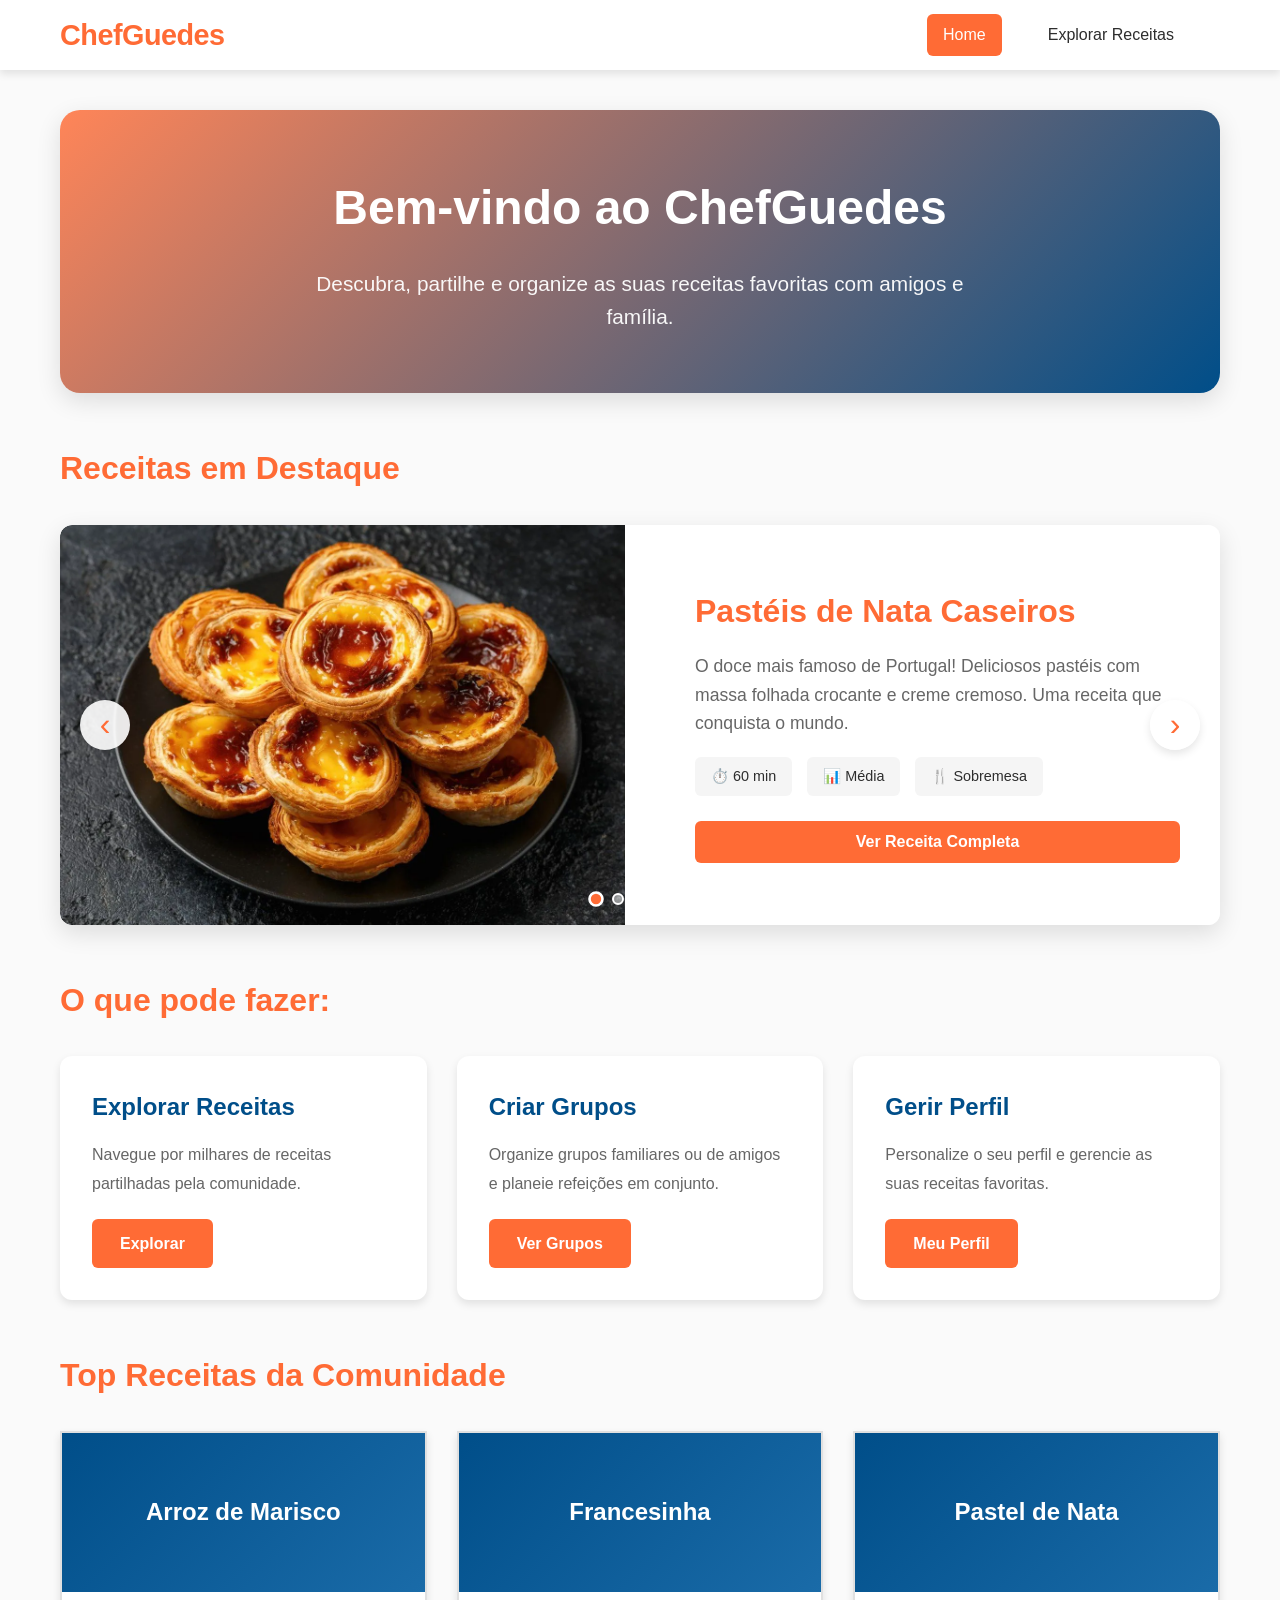
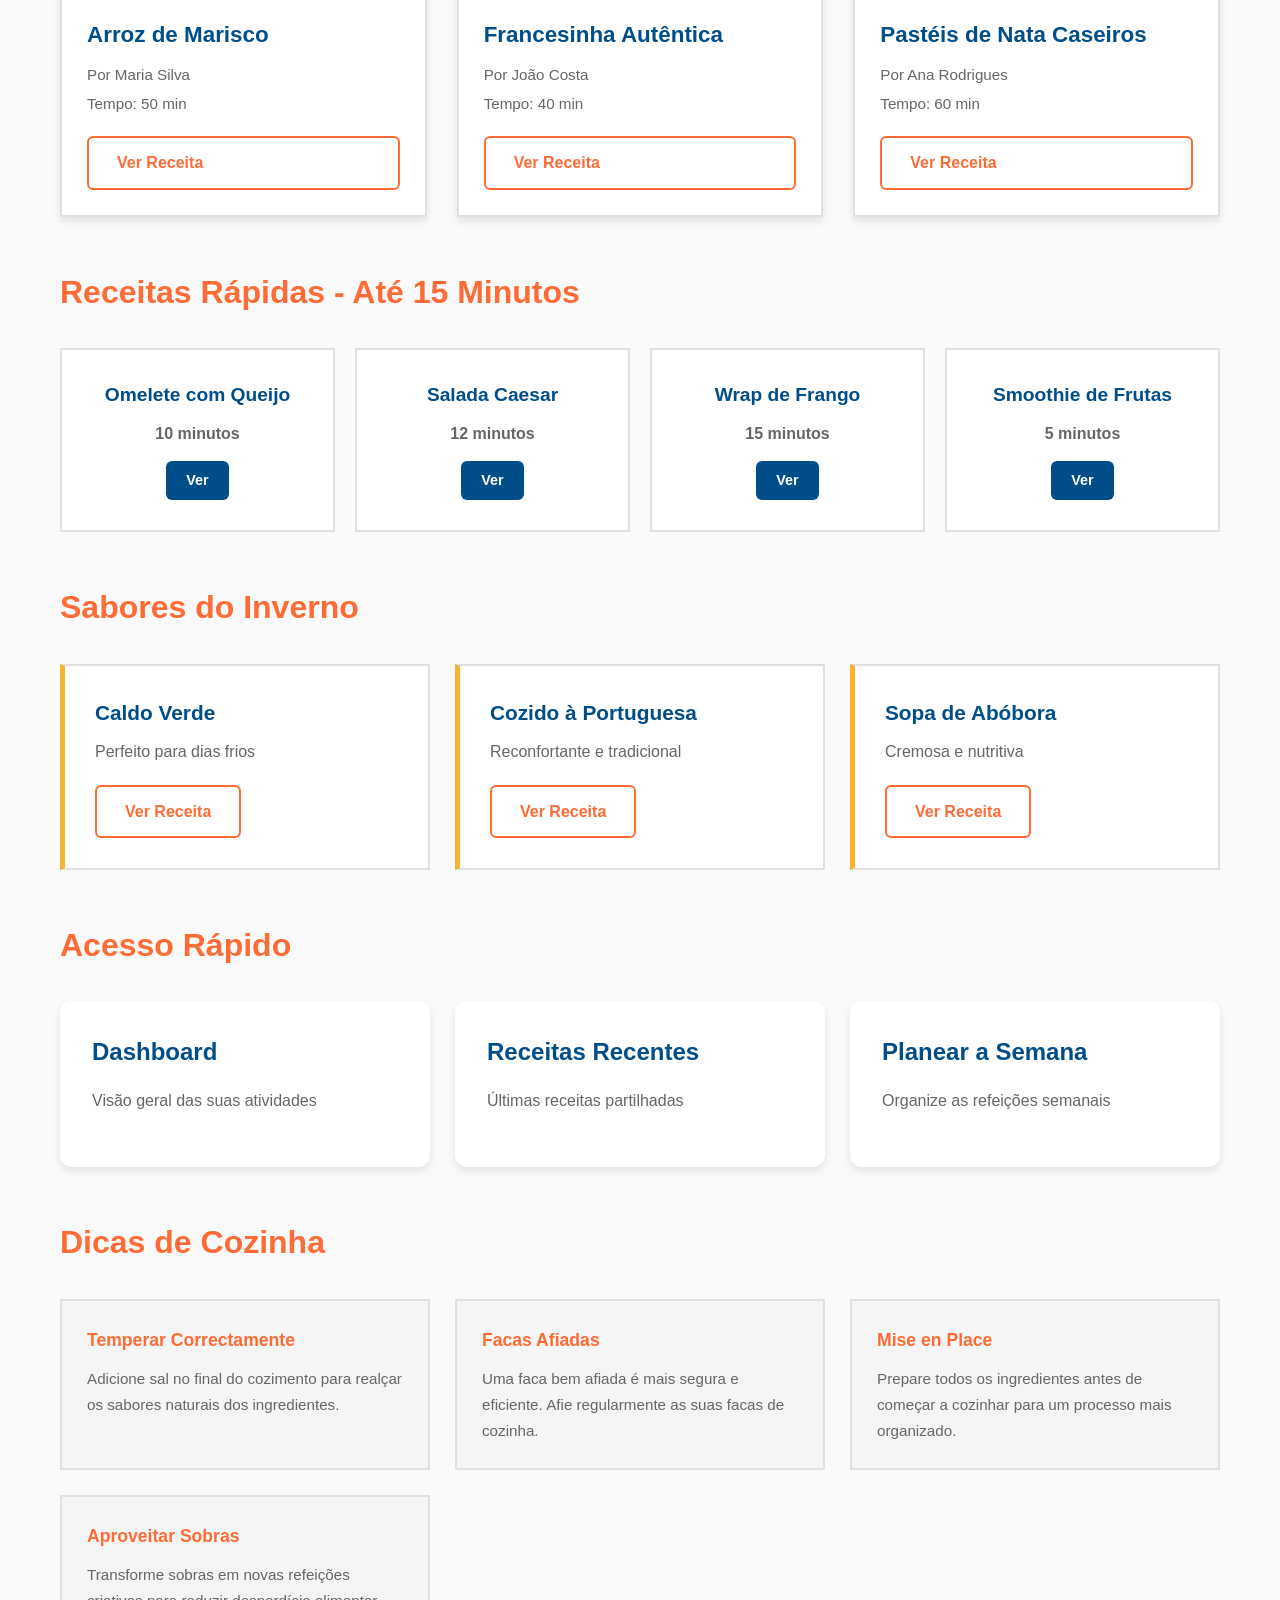
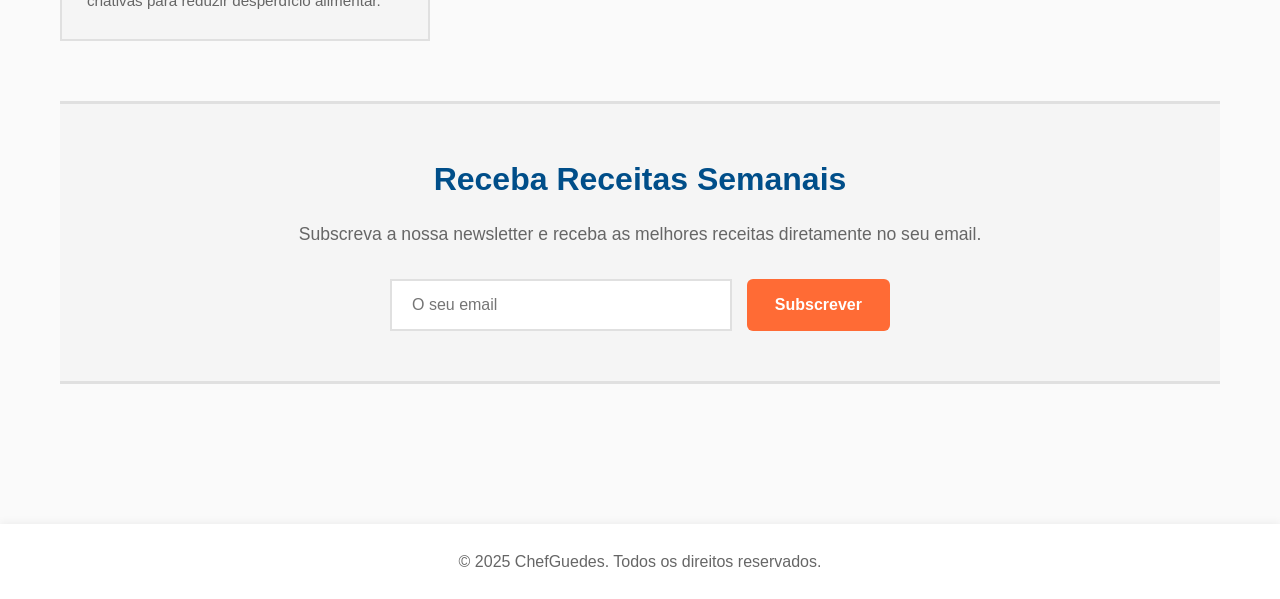
==== commit b34c48b2: "... ...." ====
--- a/index.html
+++ b/index.html
@@ -15,8 +15,34 @@
             <ul class="nav-menu">
                 <li><a href="index.html" class="active">Home</a></li>
                 <li><a href="pages/explorar-receitas.html">Explorar Receitas</a></li>
-                <li id="authMenuItems"><a href="login.html">Login</a></li>
+                <li id="authMenuItems"></li>
             </ul>
+            <div id="notificationDropdown" class="notification-dropdown" style="display: none;">
+                <button class="notification-btn" onclick="toggleNotifications()">
+                    🔔
+                    <span id="notificationBadge" class="notification-badge" style="display: none;">0</span>
+                </button>
+                <div id="notificationMenu" class="notification-menu">
+                    <div class="notification-header">
+                        <h4>Notificações</h4>
+                        <button onclick="markAllRead()" style="background: none; border: none; color: var(--primary-color); cursor: pointer; font-size: 0.9rem;">Marcar todas como lidas</button>
+                    </div>
+                    <div id="notificationList" class="notification-list">
+                        <p style="text-align: center; color: var(--text-secondary); padding: 20px;">Sem notificações</p>
+                    </div>
+                </div>
+            </div>
+            <div id="profileDropdown" class="profile-dropdown" style="display: none;">
+                <button class="profile-btn" onclick="toggleProfileMenu()">
+                    <img id="profileImage" src="" alt="Perfil" class="profile-image">
+                    <span id="profileName"></span>
+                </button>
+                <div id="profileMenu" class="profile-menu">
+                    <a href="pages/perfil.html">Meu Perfil</a>
+                    <a href="pages/dashboard.html">Dashboard</a>
+                    <a href="#" onclick="logout(); return false;">Sair</a>
+                </div>
+            </div>
         </div>
     </nav>
 
@@ -201,8 +227,8 @@
         <p>&copy; 2025 ChefGuedes. Todos os direitos reservados.</p>
     </footer>
 
-    <script src="js/main.js"></script>
-    <script src="js/auth.js"></script>
+    <script src="js/auth-api.js"></script>
+    <script src="js/main-api.js"></script>
     <script src="js/clear-recipes.js"></script>
     <script src="js/receitas-portuguesas.js"></script>
     <script>
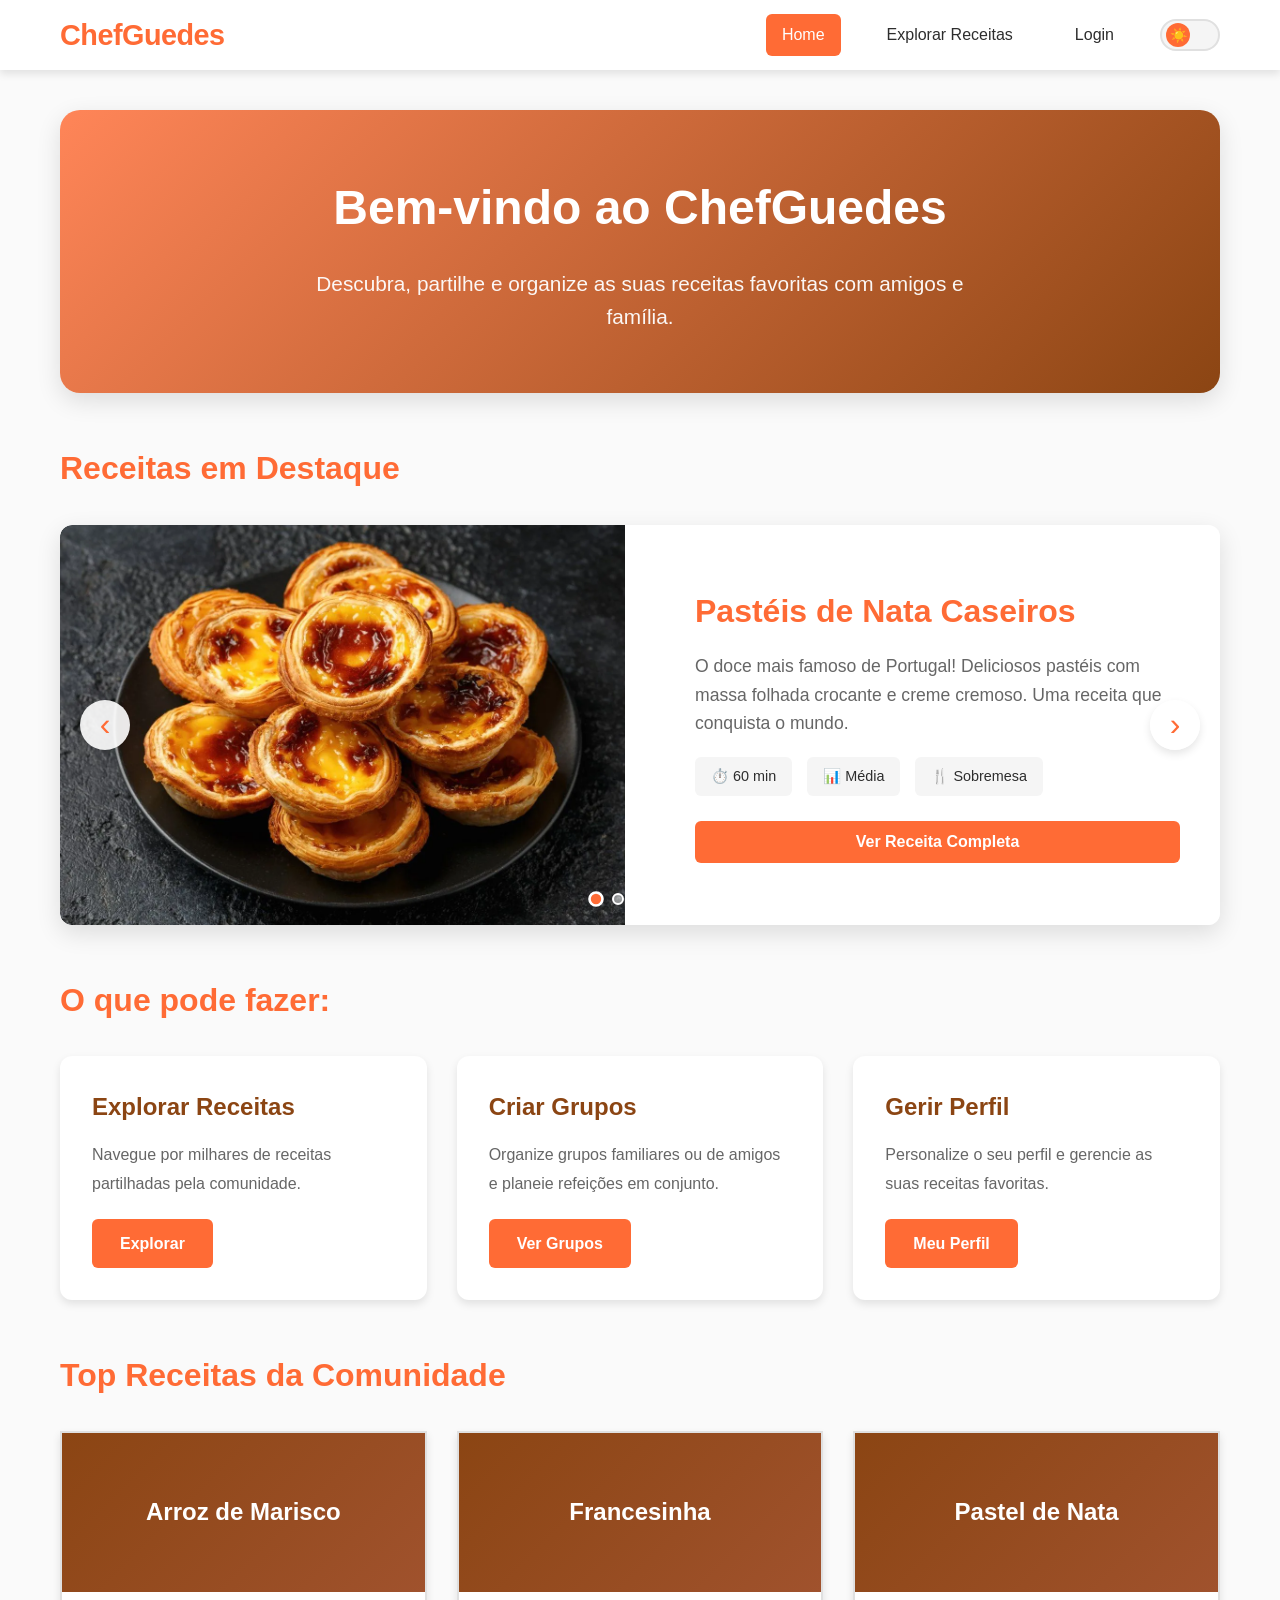
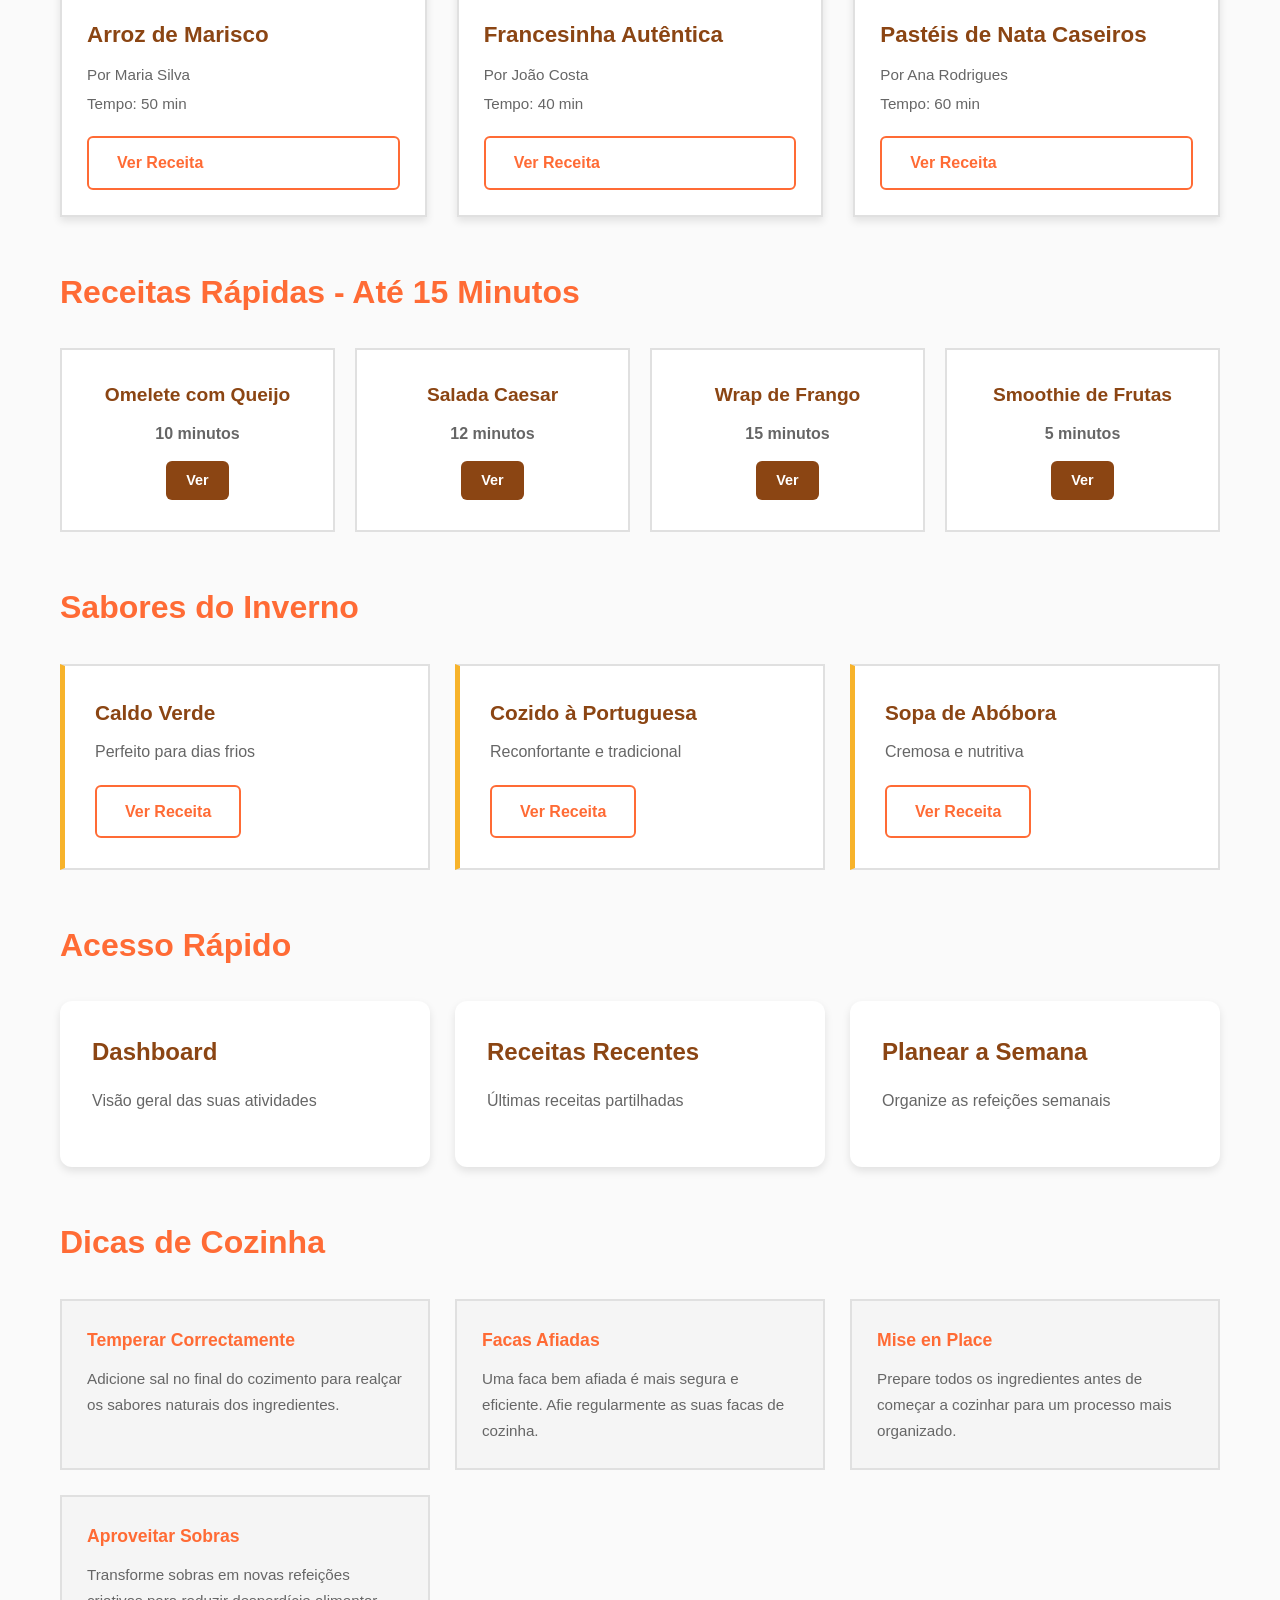
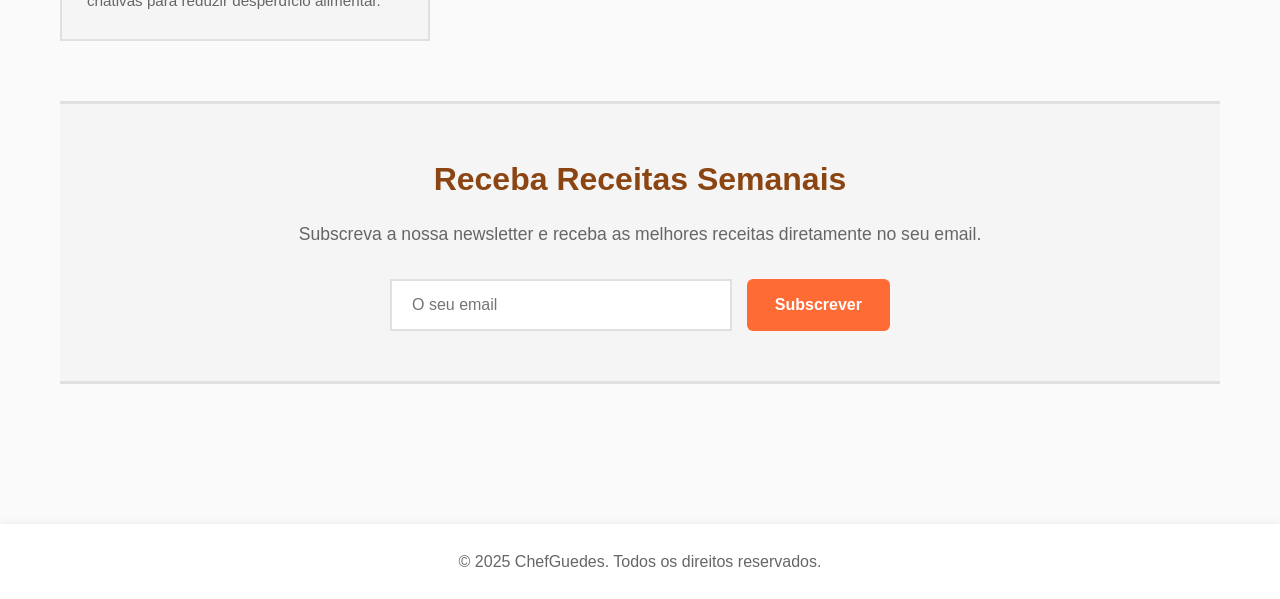
==== commit 1a60cd18: "Add files via upload" ====
--- a/index.html
+++ b/index.html
@@ -4,6 +4,7 @@
     <meta charset="UTF-8">
     <meta name="viewport" content="width=device-width, initial-scale=1.0">
     <title>ChefGuedes - Home</title>
+    <link rel="icon" href="data:,">
     <link rel="stylesheet" href="css/styles.css">
 </head>
 <body>
--- a/css/styles.css
+++ b/css/styles.css
@@ -9,9 +9,9 @@
     --primary-dark: #e85a28;         /* Laranja mais escuro */
     --primary-light: #ff8558;        /* Laranja mais claro */
     
-    --secondary-color: #004e89;      /* Azul profundo */
-    --secondary-dark: #003a65;       /* Azul mais escuro */
-    --secondary-light: #1a6ba8;      /* Azul mais claro */
+    --secondary-color: #8B4513;      /* Castanho sela - substitui azul */
+    --secondary-dark: #6b3410;       /* Castanho mais escuro */
+    --secondary-light: #a0522d;      /* Castanho mais claro */
     
     --accent-color: #f7b32b;         /* Amarelo dourado */
     --accent-dark: #d99b1f;          /* Dourado mais escuro */
@@ -20,7 +20,7 @@
     --success-color: #2a9d8f;        /* Verde água */
     --danger-color: #e63946;         /* Vermelho */
     --warning-color: #f77f00;        /* Laranja médio */
-    --info-color: #06aed5;           /* Ciano */
+    --info-color: #ff9966;           /* Laranja suave - substitui azul ciano */
     
     /* ===== Fundos e Superfícies ===== */
     --bg-primary: #fafafa;           /* Fundo principal claro */
@@ -57,9 +57,9 @@
     --primary-dark: #ff6b35;
     --primary-light: #ffa07a;
     
-    --secondary-color: #0077b6;      /* Azul mais brilhante */
-    --secondary-dark: #005a8d;
-    --secondary-light: #0096c7;
+    --secondary-color: #a0522d;      /* Castanho sienna - substitui azul */
+    --secondary-dark: #8B4513;
+    --secondary-light: #bc6c3d;
     
     --accent-color: #fdc500;         /* Amarelo mais vibrante */
     --accent-dark: #e5b100;
@@ -68,7 +68,7 @@
     --success-color: #2ec4b6;        /* Verde água mais brilhante */
     --danger-color: #ff6b6b;         /* Vermelho mais suave */
     --warning-color: #ff9f1c;        /* Laranja mais suave */
-    --info-color: #48cae4;
+    --info-color: #ffaa77;           /* Laranja pêssego - substitui azul */
     
     /* Fundos escuros */
     --bg-primary: #1a1d23;           /* Fundo principal escuro */
@@ -223,8 +223,7 @@
     gap: 8px;
     padding: 10px 18px;
     background: transparent;
-    border: 1px solid var(--border-color);
-    border-radius: 0;
+    border: none;
     color: var(--text-primary);
     font-weight: 500;
     font-size: 1rem;
@@ -234,8 +233,7 @@
 
 .user-menu-toggle:hover {
     color: var(--primary-color);
-    border-color: var(--primary-color);
-    background: var(--bg-secondary);
+    background: transparent;
 }
 
 .user-menu-toggle::after {
@@ -291,6 +289,87 @@
     padding-left: 24px;
 }
 
+/* Profile dropdown in navbar */
+.profile-dropdown {
+    position: relative;
+    display: inline-block;
+}
+
+.profile-btn {
+    cursor: pointer;
+    display: inline-flex;
+    align-items: center;
+    gap: 10px;
+    padding: 8px 16px;
+    background: transparent;
+    border: none;
+    color: var(--text-primary);
+    font-weight: 500;
+    font-size: 1rem;
+    transition: var(--transition-fast);
+    font-family: inherit;
+    border-radius: var(--border-radius-sm);
+}
+
+.profile-btn:hover {
+    background: var(--bg-secondary);
+}
+
+.profile-image {
+    width: 36px;
+    height: 36px;
+    border-radius: 50%;
+    object-fit: cover;
+    border: 2px solid var(--border-color);
+    transition: var(--transition-fast);
+}
+
+.profile-btn:hover .profile-image {
+    border-color: var(--primary-color);
+}
+
+.profile-menu {
+    display: none;
+    position: absolute;
+    top: calc(100% + 8px);
+    right: 0;
+    background: var(--bg-card);
+    border: 1px solid var(--border-color);
+    border-radius: var(--border-radius-sm);
+    min-width: 200px;
+    box-shadow: var(--shadow-lg);
+    z-index: 9999;
+    opacity: 0;
+    transform: translateY(-10px);
+    transition: opacity 0.2s ease, transform 0.2s ease;
+}
+
+.profile-menu.show {
+    display: block;
+    opacity: 1;
+    transform: translateY(0);
+}
+
+.profile-menu a {
+    display: block;
+    padding: 14px 20px;
+    color: var(--text-primary);
+    text-decoration: none;
+    font-size: 0.95rem;
+    transition: var(--transition-fast);
+    border-bottom: 1px solid var(--border-color);
+}
+
+.profile-menu a:last-child {
+    border-bottom: none;
+}
+
+.profile-menu a:hover {
+    background: var(--bg-secondary);
+    color: var(--primary-color);
+    padding-left: 24px;
+}
+
 /* ============================================
    Container e Layout
    ============================================ */
@@ -1909,4 +1988,175 @@
     }
 }
 
-
+/* ============================================
+   SISTEMA DE NOTIFICAÇÕES
+   ============================================ */
+
+.notification-dropdown {
+    position: relative;
+    display: flex;
+    align-items: center;
+    margin-left: 15px;
+}
+
+.notification-btn {
+    background: none;
+    border: none;
+    font-size: 1.5rem;
+    cursor: pointer;
+    position: relative;
+    padding: 8px;
+    border-radius: 50%;
+    transition: var(--transition-fast);
+}
+
+.notification-btn:hover {
+    background-color: rgba(255, 107, 53, 0.1);
+}
+
+.notification-badge {
+    position: absolute;
+    top: 0;
+    right: 0;
+    background-color: var(--danger-color);
+    color: white;
+    font-size: 0.7rem;
+    font-weight: bold;
+    padding: 2px 6px;
+    border-radius: 10px;
+    min-width: 18px;
+    height: 18px;
+    display: flex;
+    align-items: center;
+    justify-content: center;
+    animation: pulse 2s infinite;
+}
+
+@keyframes pulse {
+    0%, 100% { transform: scale(1); }
+    50% { transform: scale(1.1); }
+}
+
+.notification-menu {
+    position: absolute;
+    top: calc(100% + 10px);
+    right: 0;
+    background-color: var(--bg-card);
+    border: 1px solid var(--border-color);
+    border-radius: var(--border-radius);
+    box-shadow: var(--shadow-lg);
+    min-width: 350px;
+    max-width: 400px;
+    max-height: 500px;
+    display: none;
+    flex-direction: column;
+    z-index: 1000;
+    animation: slideDown 0.3s ease;
+}
+
+.notification-menu.show {
+    display: flex;
+}
+
+.notification-header {
+    padding: 15px 20px;
+    border-bottom: 1px solid var(--border-color);
+    display: flex;
+    justify-content: space-between;
+    align-items: center;
+}
+
+.notification-header h4 {
+    margin: 0;
+    color: var(--text-primary);
+    font-size: 1.1rem;
+}
+
+.notification-list {
+    overflow-y: auto;
+    max-height: 400px;
+}
+
+.notification-item {
+    display: flex;
+    gap: 12px;
+    padding: 15px 20px;
+    border-bottom: 1px solid var(--border-color);
+    cursor: pointer;
+    transition: var(--transition-fast);
+    position: relative;
+}
+
+.notification-item:hover {
+    background-color: var(--bg-secondary);
+}
+
+.notification-item.unread {
+    background-color: rgba(255, 107, 53, 0.05);
+}
+
+.notification-icon {
+    font-size: 1.8rem;
+    flex-shrink: 0;
+}
+
+.notification-content {
+    flex: 1;
+}
+
+.notification-title {
+    font-weight: 600;
+    color: var(--text-primary);
+    margin-bottom: 4px;
+}
+
+.notification-message {
+    font-size: 0.9rem;
+    color: var(--text-secondary);
+    margin-bottom: 4px;
+}
+
+.notification-time {
+    font-size: 0.75rem;
+    color: var(--text-light);
+}
+
+.notification-dot {
+    position: absolute;
+    top: 50%;
+    right: 15px;
+    transform: translateY(-50%);
+    width: 8px;
+    height: 8px;
+    background-color: var(--primary-color);
+    border-radius: 50%;
+    animation: blink 2s infinite;
+}
+
+@keyframes blink {
+    0%, 100% { opacity: 1; }
+    50% { opacity: 0.3; }
+}
+
+@keyframes slideDown {
+    from {
+        opacity: 0;
+        transform: translateY(-10px);
+    }
+    to {
+        opacity: 1;
+        transform: translateY(0);
+    }
+}
+
+/* Responsividade das Notificações */
+@media (max-width: 768px) {
+    .notification-menu {
+        min-width: 300px;
+        max-width: 90vw;
+        right: -10px;
+    }
+}
+
+
+
